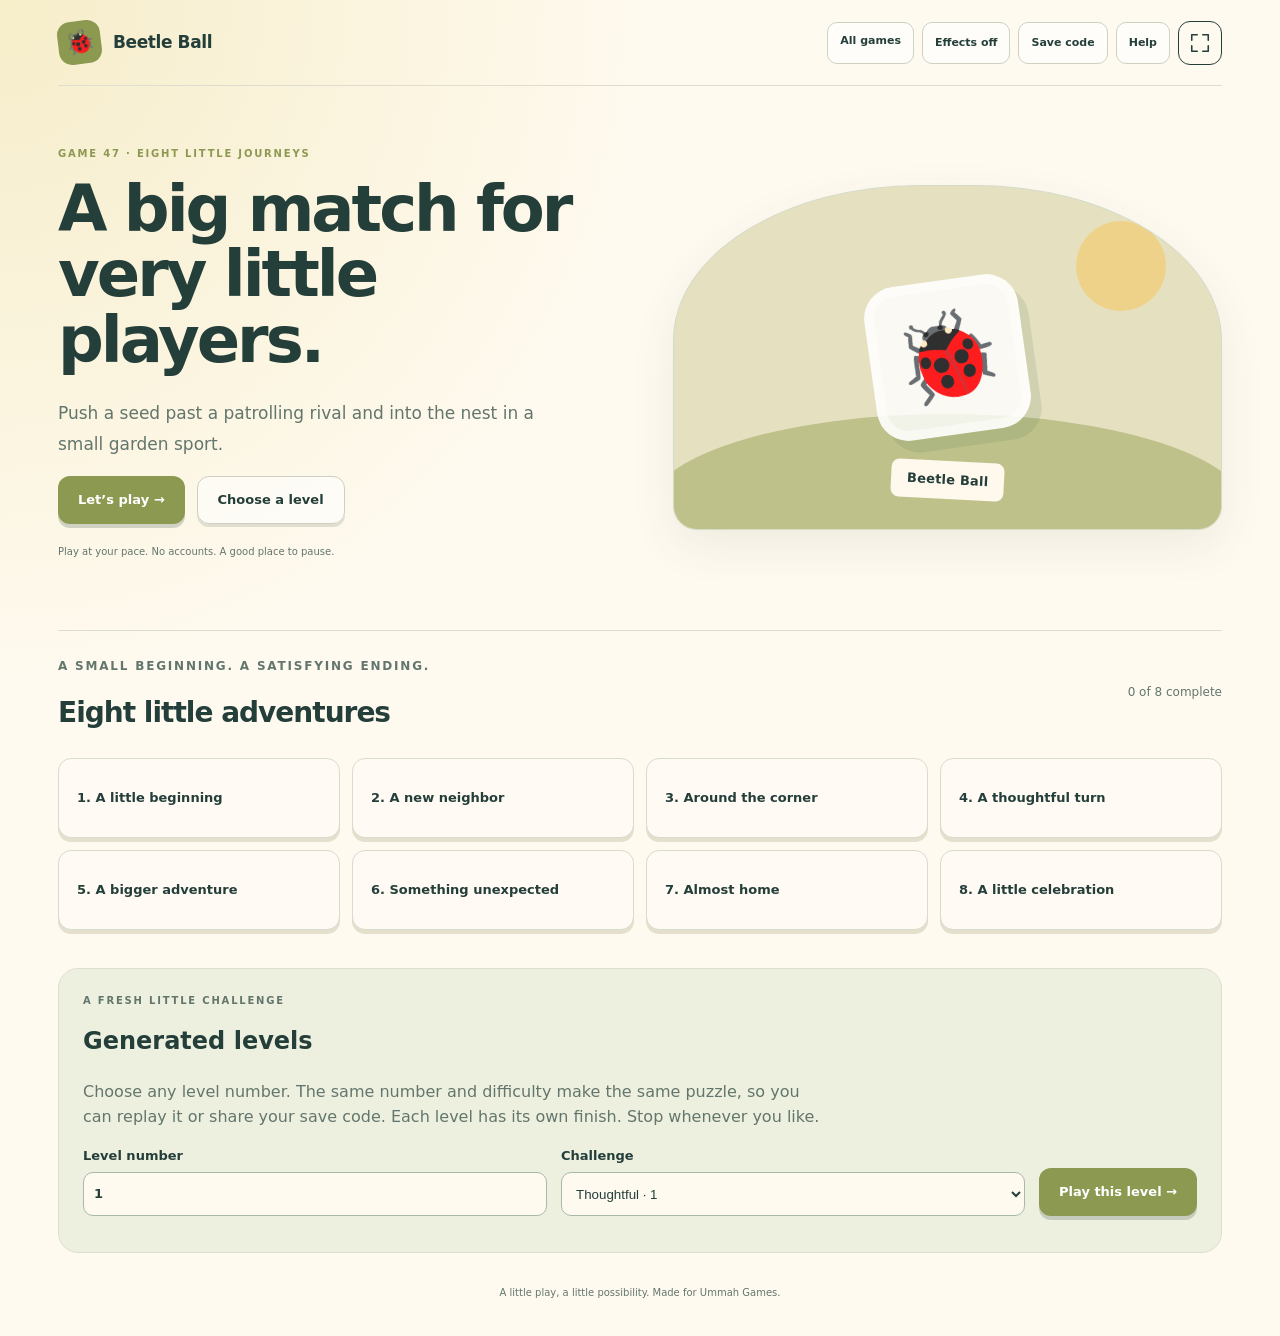
==== beetle-ball/index.html @ 0ec3e7f9 "Add action browser game collection" ====
<!doctype html>
<html lang="en">
<head>
  <meta charset="utf-8"><meta name="viewport" content="width=device-width,initial-scale=1,viewport-fit=cover">
  <meta name="theme-color" content="#8c9951"><meta name="description" content="Push a seed past a patrolling rival and into the nest in a small garden sport.">
  <title>Beetle Ball · Ummah Games</title><link rel="icon" href="icon.svg" type="image/svg+xml"><link rel="stylesheet" href="styles.css">
<link rel="stylesheet" href="screen.css?v=4">
</head>
<body data-ug-game="beetle-ball" data-game="beetle-ball">
  <a class="skip" href="#main">Skip to game</a>
  <div class="shell">
    <header><button class="brand" id="homeLink"><span class="brand-mark" aria-hidden="true">🐞</span><strong id="gameTitle">Beetle Ball</strong></button><nav class="header-tools" aria-label="Game options"><a id="shelfLink" href="/">All games</a><button id="sound" aria-pressed="false">Sound off</button><button id="save">Save code</button><button id="help">Help</button></nav></header>
    <main id="main">
      <section id="home" aria-labelledby="heroTitle">
        <div class="hero"><div class="hero-copy"><p class="eyebrow" id="number">Eight little journeys</p><h1 id="heroTitle">A big match for very little players.</h1><p id="heroDescription">Push a seed past a patrolling rival and into the nest in a small garden sport.</p><div class="actions"><button id="begin" class="primary">Let’s play →</button><button id="allLevels" class="secondary">Choose a level</button></div><p class="quiet-note">Play at your pace. No accounts. A good place to pause.</p></div><div class="hero-art" aria-hidden="true"><span id="heroIcon">🐞</span><strong id="heroLabel">Beetle Ball</strong></div></div>
        <div class="level-heading"><div><p class="eyebrow">A small beginning. A satisfying ending.</p><h2>Eight little adventures</h2></div><p id="progress"></p></div><div id="levelList" class="level-grid" aria-label="Choose a level"></div>
        <section id="generatedSection" class="generated-section" hidden aria-labelledby="generatedTitle">
          <p class="eyebrow">A fresh little challenge</p><h2 id="generatedTitle">Generated levels</h2><p>Choose any level number. The same number and difficulty make the same puzzle, so you can replay it or share your save code. Each level has its own finish. Stop whenever you like.</p>
          <form id="generatedForm" class="generated-form"><label for="generatedNumber">Level number<input id="generatedNumber" type="text" inputmode="numeric" pattern="[1-9][0-9]*" maxlength="60" value="1" autocomplete="off" required></label><label for="generatedDifficulty">Challenge<select id="generatedDifficulty"><option value="0">Gentle · 1</option><option value="1">Gentle · 2</option><option value="2">Gentle · 3</option><option value="3" selected>Thoughtful · 1</option><option value="4">Thoughtful · 2</option><option value="5">Thoughtful · 3</option><option value="6">Tricky · 1</option><option value="7">Tricky · 2</option></select></label><button id="generatedStart" type="button" class="primary">Play this level →</button></form><p id="generatedMessage" role="status"></p>
        </section>
      </section>
      <section id="play" hidden aria-labelledby="playTitle">
        <div class="play-top"><button id="levels" class="bare">← Levels</button><div><p class="eyebrow" id="chapter"></p><h1 id="playTitle" tabindex="-1"></h1></div><span id="moves"></span></div>
        <div class="play-layout"><div class="scene-card"><div class="scene-caption"><span aria-hidden="true">🐞</span><strong id="tip"></strong></div><div class="board" id="board" role="group" aria-label="Game board"></div><div id="tools" class="tools" role="group" aria-label="Game actions"></div><div id="readout" class="readout"></div><p id="status" class="status" role="status" aria-live="polite"></p></div><aside class="sidebar"><div class="action-dock"><button id="run" class="primary">Test your plan</button><button id="undo">Undo</button><button id="restart">Restart</button></div><details class="field-guide"><summary>How to play</summary><p id="lesson"></p><button type="button" id="readInstruction">Read the instruction aloud</button><p class="footnote">Take your time. Your next idea might be the one.</p></details></aside></div>
      </section>
    </main>
    <p class="footnote">A little play, a little possibility. Made for Ummah Games.</p>
  </div>
  <dialog id="result" class="dialog result" aria-labelledby="resultTitle"><div class="result-icon" aria-hidden="true">✦</div><p class="eyebrow">A lovely place to stop</p><h2 id="resultTitle">Level complete!</h2><p id="resultText"></p><div class="actions"><button id="finishLevels" class="secondary">All levels</button><button id="next" class="primary">Next level →</button><button id="generatedAfterCampaign" class="secondary" hidden>Try a generated level</button></div></dialog>
  <dialog id="helpDialog" class="dialog" aria-labelledby="helpTitle"><button data-close="helpDialog" class="close" aria-label="Close help">×</button><p class="eyebrow">How to play</p><h2 id="helpTitle">Beetle Ball</h2><p id="helpText"></p><p>Use touch or a mouse to choose. Keyboard players can Tab to any control and press Enter or Space. Movement games also use the arrow keys. Undo and restart are always available.</p><button class="primary" data-close="helpDialog">Back to play</button></dialog>
  <dialog id="saveDialog" class="dialog" aria-labelledby="saveTitle"><button data-close="saveDialog" class="close" aria-label="Close save">×</button><p class="eyebrow">Take your place with you</p><h2 id="saveTitle">Your game code</h2><p>This code remembers your completed levels and your current plan. Copy it somewhere safe, or bookmark the page. Paste a code below to continue later.</p><label for="saveInput">Save code</label><textarea id="saveInput" spellcheck="false" autocomplete="off"></textarea><div class="actions"><button id="copy" class="primary">Copy code</button><button id="load" class="secondary">Load code</button><button data-close="saveDialog" class="secondary">Done</button></div><p id="saveStatus" role="status"></p></dialog>
  <script src="expansion-catalog.js"></script><script src="catalog.js"></script><script src="engine.js"></script><script src="expansion-engine.js"></script><script src="legacy-engine.js"></script><script src="legacy-expansion-engine.js"></script><script src="improvements.js"></script><script src="specialized-procedural.js"></script><script src="procedural.js"></script><script src="procedural-ui.js"></script><script src="checkpoints.js"></script><script src="play-support.js"></script><script src="expansion-ui.js"></script><script src="game.js"></script>
<script src="screen.js?v=4"></script>
</body>
</html>
---- beetle-ball/styles.css ----
:root{--accent:#39776a;--paper:#fffaf0;--ink:#243e3a;--muted:#63766d;--line:#deded0;--soft:#edf0e4;--gold:#e6bd62;--red:#c96c54}*{box-sizing:border-box}[hidden]{display:none!important}body{margin:0;min-width:300px;background:radial-gradient(ellipse at 0 0,#f6edc9,transparent 42rem),var(--paper);color:var(--ink);font:16px/1.55 ui-rounded,'Avenir Next',system-ui,sans-serif}button,input,textarea{font:inherit}button,a{-webkit-tap-highlight-color:transparent}button{color:inherit;cursor:pointer}button:disabled{cursor:default;opacity:.5}button:focus-visible,a:focus-visible,input:focus-visible,textarea:focus-visible{outline:3px solid #2c80aa;outline-offset:4px}main:focus{outline:none}button{touch-action:manipulation}h1,h2,p{margin-top:0}.shell{width:min(1260px,100%);margin:auto;padding:0 clamp(14px,4vw,48px) 35px}.skip{position:fixed;top:-100px;left:10px;z-index:100;padding:10px;background:var(--ink);color:white}.skip:focus{top:10px}header{display:flex;align-items:center;justify-content:space-between;gap:14px;min-height:86px;border-bottom:1px solid var(--line)}.brand{display:flex;align-items:center;gap:12px;border:0;background:none;padding:0;text-align:left;font-size:17px;font-weight:850;letter-spacing:-.4px}.brand-mark{display:grid;place-items:center;width:43px;height:43px;border-radius:13px;color:var(--paper);background:var(--accent);font-size:24px;transform:rotate(-7deg)}.header-tools{display:flex;align-items:center;gap:8px}.header-tools button,.header-tools a{padding:9px 12px;min-height:42px;border:1px solid #cdd2c3;background:#fff9;border-radius:10px;color:var(--ink);text-decoration:none;font-size:11px;font-weight:800}.hero{display:grid;grid-template-columns:1fr 1fr;align-items:center;gap:65px;padding:60px 0 45px;min-height:460px}.eyebrow{color:var(--accent);text-transform:uppercase;letter-spacing:1.8px;font-size:10px;font-weight:850;margin-bottom:15px}.hero h1{max-width:650px;font-size:clamp(43px,5vw,68px);font-weight:900;line-height:1.03;letter-spacing:-3px;margin-bottom:24px}.hero p:not(.eyebrow):not(.quiet-note){max-width:490px;color:var(--muted);font-size:17px;line-height:1.8}.actions{display:flex;align-items:center;flex-wrap:wrap;gap:12px}.primary,.secondary{min-height:48px;padding:12px 20px;border-radius:12px;font-size:13px;font-weight:850}.primary{background:var(--accent);color:#fff;border:0;box-shadow:0 4px 0 #203e3533}.secondary{background:#fff9;border:1px solid #cbd0c3;box-shadow:0 3px #e1dece}.primary:hover,.secondary:hover{filter:brightness(1.06);transform:translateY(-1px)}.quiet-note{margin-top:20px;color:var(--muted);font-size:10px}.hero-art{height:345px;position:relative;display:grid;place-items:center;overflow:hidden;border:1px solid #d4dcc8;border-radius:45% 45% 24px 24px;background:color-mix(in srgb,var(--accent) 15%,#f5ecd4);box-shadow:0 16px 45px #344b3315}.hero-art:before{content:'';position:absolute;width:90px;height:90px;right:10%;top:10%;border-radius:50%;background:#efd28a}.hero-art:after{content:'';position:absolute;left:-5%;right:-5%;bottom:-80px;height:195px;border-radius:50%;background:color-mix(in srgb,var(--accent) 40%,#e0dbb0)}.hero-art>span{position:relative;z-index:1;display:grid;place-items:center;width:155px;height:155px;background:#fffc;border:10px solid #fff7;border-radius:32px;font-size:87px;transform:rotate(-8deg);box-shadow:9px 13px 0 #44694320}.hero-art strong{position:absolute;bottom:30px;z-index:2;padding:9px 16px;background:#fff9ed;border-radius:8px;transform:rotate(3deg);font-size:13px;letter-spacing:.2px}.level-heading{display:flex;align-items:center;justify-content:space-between;border-top:1px solid var(--line);padding-top:26px;margin-top:15px}.level-heading h2{font-size:28px;letter-spacing:-1px;margin-bottom:6px}.level-heading p{font-size:12px;color:var(--muted)}.level-grid{display:grid;grid-template-columns:repeat(4,1fr);gap:12px;margin:18px 0 38px}.level-card{min-height:80px;padding:18px;border:1px solid #d7dccd;border-radius:13px;background:#fffaf3;text-align:left;font-size:13px;font-weight:800;box-shadow:0 4px #e5dfce}.level-card:hover{border-color:var(--accent);transform:translateY(-2px)}.play-top{display:flex;align-items:center;justify-content:space-between;gap:16px;padding:24px 0 15px}.play-top h1{font-size:30px;letter-spacing:-1px;margin:2px 0 0;line-height:1.2}.play-top .eyebrow{margin:0;font-size:9px}.bare{background:none;border:0;font-size:12px;font-weight:850;color:var(--accent)}#moves{color:var(--muted);font-size:11px}#playTitle:focus{outline:none}.play-layout{display:grid;grid-template-columns:minmax(0,1fr) 275px;gap:22px}.scene-card{border:1px solid #d4dccc;border-radius:21px;background:#fffefa;overflow:hidden;box-shadow:0 13px 30px #3043290d}.scene-caption{display:flex;align-items:center;gap:12px;padding:15px 19px;background:var(--soft);border-bottom:1px solid var(--line);font-size:12px;font-weight:800}.scene-caption span{font-size:24px;color:var(--accent)}.board{padding:25px;min-height:320px;display:flex;flex-direction:column;justify-content:center;align-items:center;gap:14px;position:relative;overflow:auto;background:linear-gradient(145deg,#faf8ef,#eef2e7)}.grid{display:grid;grid-template-columns:repeat(var(--cols),minmax(0,1fr));gap:7px;width:min(100%,490px)}.cell{position:relative;min-width:0;min-height:42px;aspect-ratio:1;border:1px solid #cbd4c5;border-radius:10px;background:#fffdf5;display:flex;flex-direction:column;align-items:center;justify-content:center;font-size:clamp(15px,3vw,30px);font-weight:800;box-shadow:0 3px #c9d3c180;transition:background .16s,transform .16s}.cell small{font-size:8px;font-weight:700}.cell:hover:not(:disabled){transform:translateY(-2px)}.cell.selected,.tool.selected,.joint-controls .selected{outline:3px solid var(--accent);outline-offset:1px;background:#fff0c4}.cell svg{width:100%;height:100%;position:absolute;inset:0;fill:#b28a58;stroke:#b28a58;stroke-width:14;stroke-linecap:round;stroke-linejoin:round}.cell svg path{fill:none}.cell.wet{background:#bce2e9}.cell.wet svg{fill:#378ca4;stroke:#378ca4}.marker{position:absolute;z-index:1;left:-4px;top:-7px;font-size:21px;text-shadow:0 1px 3px white}.marker.end{left:auto;top:auto;right:-2px;bottom:-4px}.tools{display:flex;flex-wrap:wrap;align-items:center;justify-content:center;gap:9px;padding:16px 20px;border-top:1px solid var(--line);background:#fffaf0}.tool{padding:9px 12px;min-height:43px;border:1px solid #ced2c5;border-radius:10px;background:#fff;font-size:11px;font-weight:750}.readout{padding:12px 20px;color:var(--muted);font-size:12px;text-align:center;overflow:auto;max-height:260px}.readout:empty{display:none}.status{min-height:52px;margin:0;padding:14px 20px;background:#f7f3e7;border-top:1px solid var(--line);font-size:12px;font-weight:700;color:var(--accent)}.sidebar{padding:23px;border:1px solid var(--line);border-radius:18px;background:#f1f1e5;align-self:start}.sidebar .eyebrow{font-size:9px;margin-bottom:9px}.sidebar h2{font-size:21px;margin-bottom:13px;line-height:1.15}.sidebar p{font-size:12px;line-height:1.9;color:var(--muted)}.sidebar .actions{flex-direction:column;align-items:stretch}.sidebar .primary,.sidebar .secondary{font-size:12px}.sub-actions{display:flex;gap:9px;margin-top:12px}.sub-actions button{flex:1;min-height:40px;border:1px solid #c9cfc1;border-radius:9px;background:#fff9;font-size:11px;font-weight:800}.footnote{margin:22px 0 0;font-size:10px;color:var(--muted);text-align:center}.direction-pad{display:grid;grid-template-columns:repeat(3,43px);grid-template-rows:repeat(2,40px);gap:4px}.direction{border:1px solid #c9d1c1;background:white;border-radius:9px;font-size:23px}.d0{grid-column:2;grid-row:1}.d3{grid-column:1;grid-row:2}.d2{grid-column:2;grid-row:2}.d1{grid-column:3;grid-row:2}.dialog{width:min(540px,calc(100% - 28px));padding:30px;border:1px solid #dedbcc;border-radius:23px;background:var(--paper);color:var(--ink);box-shadow:0 25px 70px #15332750}.dialog::backdrop{background:#17383299;backdrop-filter:blur(3px)}.dialog h2{font-size:30px;letter-spacing:-1px;line-height:1.1;margin-bottom:13px}.dialog p{color:var(--muted);font-size:13px;line-height:1.8}.dialog .close{position:absolute;right:13px;top:12px;width:32px;height:32px;border:0;border-radius:50%;background:#e9ecdf;font-size:20px}.dialog label{font-size:11px;font-weight:800}.dialog textarea{display:block;width:100%;height:110px;margin:8px 0 18px;padding:12px;border:1px solid #c4ccbc;border-radius:10px;background:#fff;resize:vertical;font-size:11px;word-break:break-all}.result-icon{font-size:44px;text-align:center;color:var(--accent);margin:0 0 13px}.result{text-align:center}.result .actions{justify-content:center}#saveStatus{min-height:25px}.shape-preview{width:130px;margin:10px auto}.shape-square{aspect-ratio:1;border-radius:3px}.shape-square.filled{background:#cb9e62}.sandcastle-helpers{background:linear-gradient(#bfe0df 0 25%,#efdbac 25%)}.sandcastle-helpers .outline{border:2px dashed #bd9656;background:#f7e5bf}.sandcastle-helpers .sea{box-shadow:none;border-color:transparent;background:#c6dfdc}.sandcastle-helpers .sand{color:#71502f;border:2px solid #f4db9c}.picnic-pairs{background:repeating-conic-gradient(#e2a7a050 0 25%,#fffbef 0 50%) 0/40px 40px}.picnic-pairs .cell{background:#9b556c;color:#fff3dd;min-height:65px;font-size:32px;border:3px dashed #e0a8b7}.picnic-pairs .cell.flipped{background:white;color:var(--ink);border-style:solid}.picnic-pairs .matched{opacity:.55}.cloud-shepherd{background:linear-gradient(#acd8ec,#dfedf1)}.cloud-shepherd .cell{background:#e9f5fa9c;border-color:#b5d0dd;box-shadow:none}.cloud-shepherd .cloud-target{border:3px dashed #598dad;background:#d4eaf2}.rock{background:#bac5b7!important;color:#627568}.mosaic-layout{width:min(100%,480px)}.column-tools{margin-left:39px;margin-right:39px;display:grid;gap:4px}.column-tools>div{display:flex;gap:3px;justify-content:center}.mosaic-row{display:grid;grid-auto-flow:column;grid-auto-columns:1fr;grid-template-columns:34px;gap:5px;margin-top:6px;align-items:center}.mosaic-row>:last-child{width:34px}.mosaic-row>button,.column-tools button{border:1px solid #c2caba;background:#fff;border-radius:7px;min-width:26px;min-height:35px}.tile{display:grid;place-items:center;aspect-ratio:1;border-radius:7px;color:#fffdf3;font-size:30px}.target-preview{width:150px;margin:10px auto;gap:3px}.target-preview span{display:grid;place-items:center;aspect-ratio:1;color:#fff;border-radius:3px}.floor{background:#e7ddc8}.carpet{background:#bd7b8e;color:#fff;border:3px dashed #fff8}.carpet-unroll .grid{gap:4px}.word-trace{margin:0 0 12px;font-size:23px;letter-spacing:3px;font-weight:850;color:var(--ink)}.word-clues{display:flex;justify-content:center;flex-wrap:wrap;gap:10px}.word-clues span{background:#f0ead7;padding:7px 10px;border-radius:7px}.word-clues .delivered{background:#e1ecdb;color:#376548}.bookworm-caravan .cell{background:#f1dfb7;color:#60472e;font-family:Georgia,serif}.paper-cell{aspect-ratio:1;min-width:0;position:relative;display:grid;place-items:center;border:1px solid #c6c9bd;background:#e1d2af;color:#b49a6a;font-size:25px}.paper-cell.path{background:#fffaf0;color:#4e7777}.paper-cell.missing{visibility:hidden}.paper-cell small{position:absolute;bottom:1px;right:2px;font-size:8px}.paper-cell.walk{background:#d2e7c8}.folded-worlds .grid{gap:2px;filter:drop-shadow(5px 7px 0 #8b8a6a22)}.folded-worlds+.tools{max-height:190px;overflow-y:auto}.orchard-guardians .grid{width:min(100%,620px);gap:4px}.garden{background:#d6e3ac;color:#91b56b;box-shadow:none}.trail{background:#d7c69e;color:#826e48;box-shadow:none}.tower{color:#385443;border:3px solid #86a76b}.route-lane{display:flex;align-items:center;justify-content:center;gap:9px;padding:18px 12px;border:2px dashed #d9cdb3;border-radius:15px;width:100%;background:#f6eddc}.route-lane.chosen{border-color:var(--accent);background:#fff5de}.route-lane>button{border:1px solid #bbbea9;border-radius:10px;background:#fff;padding:9px;font-size:11px;font-weight:800}.defense{display:grid;place-items:center;font-size:28px}.defense small{font-size:8px}.event-log{text-align:left;max-height:150px;overflow:auto;font-size:10px}.clockwork-champions .cell{background:#e2e8e2}.clockwork-champions .ally{color:#326ba0;background:#d6eaf3;font-size:38px}.clockwork-champions .enemy{color:#ae5c4c;background:#f2d9ce;font-size:38px}.clockwork-champions .reachable{background:#ecf6d9;border:2px dashed #82a465}.plate{background:#e5d2ef;color:#89619b}.the-borrowed-minute{background:linear-gradient(135deg,#e4d9ec,#e8ede7)}.shadow-shelf,.shadow-path{display:grid;grid-template-columns:repeat(var(--slots),minmax(0,1fr));width:100%;gap:3px}.shadow-shelf{border-bottom:8px solid #b59d7b;padding-bottom:5px;margin-bottom:40px}.shadow-shelf button{min-height:60px;min-width:0;border:1px solid #c9bca1;background:#f3e5cb;border-radius:8px 8px 2px 2px;font-size:11px;font-weight:800}.shadow-path span{display:grid;place-items:center;border-bottom:5px solid #bba57e;min-height:46px;font-size:18px}.shadow-path .in-shadow{background:#726a5d;color:white;border-color:#484a43}.lamp{align-self:start;color:#b2944c;font-size:32px}.lamp span{font-size:11px;color:var(--muted)}.bridge-scene{width:100%;max-height:330px;background:linear-gradient(#d6e8e8,#eef1dc);border-radius:15px}.joint-controls{display:flex;flex-wrap:wrap;gap:7px;justify-content:center}.joint-controls button{padding:8px 11px;border:1px solid #c4cebc;border-radius:8px;background:white;font-size:10px}.bridgewrights{background:#eef1dc}
@media(max-width:1000px){.play-layout{grid-template-columns:minmax(0,1fr) 235px}.board{padding:18px}.hero{gap:30px}.header-tools button,.header-tools a{padding-inline:9px}.level-grid{grid-template-columns:repeat(3,1fr)}}@media(max-width:760px){.play-layout{grid-template-columns:1fr}.sidebar{padding:18px}.sidebar .actions{flex-direction:row}.sidebar .primary{flex:1}.sidebar .secondary{flex:1}.sidebar p{margin-bottom:15px}.hero{grid-template-columns:1fr;gap:25px;padding:35px 0}.hero-art{order:-1;height:230px}.hero-art>span{font-size:67px;width:125px;height:125px}.hero h1{font-size:48px;letter-spacing:-2px}.hero-copy{text-align:center}.hero p{margin-inline:auto}.hero .actions{justify-content:center}.header-tools #sound{display:none}.brand{font-size:14px}.brand-mark{width:35px;height:35px;font-size:20px}.level-grid{grid-template-columns:repeat(2,1fr)}.play-top h1{font-size:24px}.cell{min-height:39px}.board{min-height:270px}.readout{max-height:210px}.shadow-shelf button{font-size:9px;min-height:53px}.shadow-path span{font-size:14px}.lamp span{font-size:9px}.route-lane{gap:7px;padding-inline:7px}.defense{font-size:24px}.sidebar h2{font-size:18px}}@media(max-width:430px){header{min-height:75px}.brand{gap:7px;font-size:12px}.brand strong{max-width:120px;line-height:1.2}.header-tools{gap:5px}.header-tools button,.header-tools a{font-size:10px;min-height:37px;padding:7px}.board{padding:12px}.grid{gap:4px}.cell{font-size:21px;min-height:34px;border-radius:7px}.play-top{gap:10px}.play-top h1{font-size:21px}#moves{display:none}.scene-caption{font-size:11px;padding:12px}.primary,.secondary{padding-inline:14px;font-size:12px}.tools{padding:12px 10px}.tool{font-size:10px;padding:8px}.shadow-shelf,.shadow-path{gap:1px}.shadow-shelf button{font-size:8px;border-radius:2px}.picnic-pairs .cell{min-height:46px}.dialog{padding:27px 22px}.route-lane>button{font-size:9px;padding:5px}.defense{font-size:21px}.marker{font-size:17px}.shadow-path span{font-size:11px}}
.mosaic-row{grid-template-columns:34px repeat(var(--tiles),minmax(0,1fr)) 34px;grid-auto-flow:row}
@media(prefers-reduced-motion:reduce){*,*:before,*:after{animation:none!important;transition:none!important;scroll-behavior:auto!important}}
.expansion .cell{white-space:pre-line}.expansion .ally{color:#317a9a;background:#d4e6e9}.expansion .enemy{color:#a35e50;background:#ead6c9}.expansion .reachable{border:2px dashed #88a16c;background:#eaf2d4}.expansion .bay{border:3px dashed #ccaa68}.expansion .selected{outline:3px solid var(--accent);outline-offset:0}.empty-patch{visibility:hidden}.cloth-outline{border:2px dashed #ba9a70;background:#f5e9cf}.stitched{border:3px dashed #fff9;color:white}.patchwork-parade{background:linear-gradient(#dce8e8,#f0dfb5)}.diagram-square{aspect-ratio:1;display:grid;place-items:center;background:#e4d4ac;min-width:0;border-radius:3px;font-size:17px}.choice-cards{width:100%;display:grid;grid-template-columns:repeat(3,minmax(0,1fr));gap:12px}.choice-card{min-height:94px;padding:16px 10px;border:1px solid #cdd5c2;border-radius:15px;background:#fffdf3;font-size:17px;font-weight:800;white-space:pre-line;box-shadow:0 5px #aebca02a}.listen-button{min-height:68px;padding:16px 28px;border:0;border-radius:20px;color:white;background:var(--accent);font-size:23px;font-weight:800;box-shadow:0 5px #263c3320}.material{border:3px solid #fff7;color:#fff}.empty-material{visibility:hidden}.repair-goal{display:grid;gap:5px;font-size:46px}.repair-goal>span{font-size:12px}.linked{border:3px dashed #fff7;color:white}.guest-riddle{text-align:center;max-width:400px}.guest-face{font-size:67px}.guest-riddle h2{font-size:22px;margin:5px 0 15px}.guest-riddle ul{text-align:left;padding:0 20px;font-size:15px}.meal-plate{display:flex;align-items:center;justify-content:center;min-height:66px;min-width:110px;margin:15px auto;padding:14px;border:7px solid #e7d8b7;border-radius:50%;background:#fffdf5;font-size:29px}.walking-castle{width:min(100%,600px);border:14px solid #cfb288;border-bottom:22px solid #a58b75;border-radius:12px 12px 40px 40px;background:#a6a9a2;box-shadow:0 15px #645b5a20;padding:18px 15px 25px}.castle-turrets{text-align:center;font-size:68px;line-height:.8;color:#e7d5af;letter-spacing:6px;margin-bottom:16px}.castle-slots{display:grid;grid-template-columns:repeat(5,minmax(0,1fr));gap:8px}.castle-slot{border:3px solid #e8d5ae;border-radius:30px 30px 8px 8px;min-height:85px;color:#fff;background:#777c81;font-size:21px;white-space:pre-line}.survey-grid{display:grid;grid-template-columns:repeat(var(--cols),minmax(0,1fr));width:min(100%,480px);gap:6px;align-items:center}.fleet-count{text-align:center;font-weight:800;color:#4c7a83;font-size:18px}.ocean{background:#d4e7e7;color:#6c9398}.surveyed{background:#f4ead0}.pass-curtain{padding:35px;text-align:center;max-width:420px}.pass-curtain>span{font-size:80px;color:var(--accent)}.pass-curtain h2{margin:5px 0 15px}.pass-curtain p{color:var(--muted)}.grove-arena{width:100%;display:grid;gap:65px;padding:20px 0;background:radial-gradient(ellipse at center,#c7d8b280,transparent 65%)}.creature-team{display:grid;grid-template-columns:repeat(3,minmax(0,1fr));gap:13px}.creature{min-height:98px;padding:15px 8px;white-space:pre-line;border:2px solid #fff8;border-radius:20px;font-size:17px;font-weight:800;line-height:1.8;box-shadow:0 6px #204e3920}.creature.friend{background:#c3d9b2}.creature.rival{background:#dcc7ca}.fortress-route{display:flex;justify-content:center;flex-wrap:wrap;gap:11px;width:100%}.fortress-obstacle{display:grid;text-align:center;min-width:91px;max-width:130px;min-height:140px;padding:16px 9px;background:#ded4bd;border-radius:9px 9px 15px 15px;border-top:8px dashed #a89b7e}.fortress-obstacle>span{font-size:36px;line-height:1.3}.fortress-obstacle strong{font-size:13px}.fortress-obstacle small{font-size:10px;color:var(--muted)}.fortress-obstacle.crossed{background:#d3e2c4}.build-tile.water{background:#c5e0e6}.build-tile.garden{background:#d6e1ad}.build-tile.home{background:#e5c5a7}.build-tile.park{background:#adc8a2}.build-tile.path{background:#ddd1b4}.duel-track{width:100%;display:grid;grid-template-columns:repeat(7,minmax(0,1fr));gap:4px}.duel-track>div{display:grid;place-items:center;min-height:100px;border:1px solid #cad0c1;border-radius:10px;background:#d9e2e1;font-size:40px;color:#576d92}.duel-track .center{background:#f1dca2;color:#a67c47}.program-blocks{display:flex;flex-wrap:wrap;gap:7px;justify-content:center}.program-blocks span{padding:5px 8px;border-radius:5px;background:#e3e7d5;font-size:11px}.room-exhibit{position:relative;z-index:1;font-size:24px}.rail-scene{width:100%;max-width:620px}.rail-scene svg{width:100%;display:block}.witnesses{display:grid;gap:12px;width:100%;margin-bottom:10px}.witnesses>div{display:flex;align-items:center;gap:12px;background:#fffaf2;border:1px solid #d6d6c8;border-radius:12px;padding:13px}.witnesses>div>span{font-size:30px}.witnesses p{margin:0;font-size:12px;color:var(--muted)}.witnesses strong{display:block;font-size:12px;color:var(--ink);margin-bottom:3px}.suitcase-case{border:12px solid #b89871;border-radius:17px;background:#cbb89b;padding:5px}.packed{background:#d8bb99}.resident{background:#e2d3ad}.habitat-tile{background:#d4dfb7}.resident-wishes{display:flex;flex-wrap:wrap;justify-content:center;gap:8px;margin-top:13px}.resident-wishes span{font-size:10px;padding:6px 10px;background:#eef0df;border-radius:8px}.cloud-current{background:#d7e7ed;font-size:21px}.repair-setting.setting-0{background:#dfd4ba}.repair-setting.setting-1{background:#a6c7bf}.repair-setting.setting-2{background:#c8b6d2}.storybook-stage{width:100%;padding:0 22px 25px;background:linear-gradient(90deg,#8b5364 0 5%,#433d60 5% 95%,#8b5364 95%);border:12px solid #b18457;border-radius:12px}.stage-valance{padding:17px 5px 35px;text-align:center;color:#f6dda7;font-size:16px;background:#8b5364;margin:0 -22px 40px;border-radius:0 0 25px 25px}.stage-zones{display:grid;grid-template-columns:repeat(3,minmax(0,1fr));gap:13px}.stage-zone{min-height:105px;padding:15px 7px;border:2px dashed #f7e9b980;border-radius:10px;color:#fff6d6;background:#ffffff12;font-size:25px;white-space:pre-line}.suitcase-planet .grass{background:#c3d4a1}.suitcase-planet .water{background:#b8d9dc;color:#5895a2}.suitcase-planet .bridge{background:#cdb38d;color:#7c5a36}.suitcase-planet .visited{box-shadow:inset 0 0 0 3px #f3dc99}.feast-guests{display:grid;grid-template-columns:repeat(2,minmax(0,1fr));gap:15px;width:100%}.feast-guest{padding:17px 10px;display:grid;justify-items:center;border:2px solid #d5d5c7;background:#f5ecd7;border-radius:17px}.feast-guest>span{font-size:40px}.feast-guest small{font-size:13px}.feast-guest .meal-plate{min-width:90px;font-size:23px;margin-bottom:0}.runner-scene{width:100%;min-width:250px}.runner-scene svg{width:100%;display:block}.goal{background:#f1db99}.beetle-ball{background:#e4e8c9}.beetle-ball .cell{min-height:31px;font-size:22px}.wagon-cargo{max-width:350px;gap:5px;border-bottom:25px solid #ba7058;padding:10px 12px 0;border-radius:15px 15px 20px 20px;background:#c8b799}.cargo{background:#c48c55;border:3px solid #edce92;color:#fff3d1}.wagon-space{background:#f2e2b72a;color:#8b7352;border-style:dashed}.monster-studio{width:100%;text-align:center}.monster-picture{width:min(100%,270px);display:block;margin:auto}.monster-studio>p{font-size:13px;color:var(--muted);max-width:380px;margin:15px auto}.monster-studio.comparison{display:grid;grid-template-columns:1fr 1fr;gap:15px}.monster-studio.comparison strong{font-size:12px}.stardust-sanctuary{padding:0;min-height:350px;background:#6b648e}.fairy-garden{position:relative;width:100%;aspect-ratio:600/350;min-height:280px;overflow:hidden;background:#706c95;isolation:isolate}.sanctuary-backdrop{position:absolute;inset:0;width:100%;height:100%;object-fit:cover;pointer-events:none}.fairy{position:absolute;z-index:2;width:83px;height:102px;transform:translate(-50%,-50%);border:0;padding:0;background:none;display:grid;justify-items:center;align-content:center;transition:left .65s ease,top .65s ease}.fairy svg{width:77px;height:88px;filter:drop-shadow(0 0 7px #f3dfff44);animation:fairy-bob 3s ease-in-out infinite}.fairy span{font-size:10px;color:#fffbe7;font-weight:800;text-shadow:0 1px 3px #38314e}.fairy.selected{outline:0!important;background:none!important}.fairy.selected svg{filter:drop-shadow(0 0 7px #f6e5b8)}.fairy.selected span{background:#fffbdd;color:#66567a;padding:1px 7px;border-radius:8px}.fairy-wings{transform-origin:45px 50px;animation:wing-breathe 1.8s ease-in-out infinite}.nectar-drop{position:absolute;z-index:1;font-size:26px;color:#f6d995;transform:translate(-50%,-50%);text-shadow:0 0 9px #fff4b6}.stardust{position:absolute;z-index:4;width:35px;height:35px;display:grid;place-items:center;transform:translate(-50%,-50%);color:#ffe9aa;font-size:28px;text-shadow:0 0 8px #fff0b0;border:0;background:none;padding:0}.gloom-cloud{position:absolute;z-index:5;width:54px;height:47px;display:grid;place-items:center;border:0;background:none;color:#d4c4e6;text-shadow:0 4px 8px #302b59;font-size:47px;transform:translate(-50%,-50%)}.sanctuary-stats{display:flex;justify-content:space-around;flex-wrap:wrap;gap:12px;font-size:12px}.sanctuary-stats span{padding:6px 10px;background:#eeead8;border-radius:9px}.sanctuary-stats strong{display:block;font-size:17px;color:#7c6b9e}.stardust-sanctuary+.tools{background:#efecf5}.two-ends-of-a-scarf{background:repeating-linear-gradient(45deg,#eed1ce22 0 8px,#e3d6d322 8px 16px)}
@keyframes fairy-bob{50%{transform:translateY(-4px)}}@keyframes wing-breathe{50%{transform:scaleX(.86)}}
@media(max-width:700px){.choice-cards{grid-template-columns:repeat(2,minmax(0,1fr));gap:9px}.choice-card{font-size:14px;min-height:80px}.creature-team{gap:7px}.creature{font-size:12px;padding-inline:5px}.duel-track>div{min-height:75px;font-size:31px}.castle-slot{font-size:17px;min-height:70px}.castle-turrets{font-size:45px}.walking-castle{padding-inline:8px;border-width:8px}.fairy-garden{min-height:295px}.fairy{width:65px;height:88px}.fairy svg{width:62px;height:75px}.stage-zone{font-size:20px;min-height:84px}.storybook-stage{padding-inline:12px;border-width:8px}.stage-valance{margin-inline:-12px;font-size:13px}.feast-guests{gap:10px}.fortress-obstacle{min-width:80px}.witnesses>div{padding:10px}.witnesses>div>span{font-size:22px}.witnesses p{font-size:11px}.monster-studio.comparison{gap:5px}}
@media(max-width:430px){.expansion .grid{gap:4px}.expansion .cell{font-size:22px}.survey-grid{gap:4px}.survey-grid .cell{min-height:35px}.castle-slots{gap:4px}.castle-slot{font-size:15px}.feast-guest{padding:10px 5px}.feast-guest small{font-size:11px}.feast-guest .meal-plate{min-width:80px}.sanctuary-stats{gap:6px}.sanctuary-stats span{font-size:10px}.sanctuary-stats strong{font-size:14px}.witnesses strong{font-size:11px}.lantern-links .cell{font-size:21px}.cloud-habitat .cell{font-size:16px}}
@media(prefers-reduced-motion:reduce){.fairy,.fairy svg,.fairy-wings{animation:none!important;transition:none!important}}
/* Controls stay before expandable help; a compact dock follows the player. */
.play-layout{position:relative}.action-dock{display:flex;flex-wrap:wrap;gap:8px;align-items:center}.action-dock>button{min-height:44px;padding:10px 14px;border:1px solid var(--line);border-radius:10px;font-weight:800}.action-dock .primary{flex:1 1 160px}.field-guide{margin-top:20px}.field-guide summary{cursor:pointer;font-weight:800;min-height:44px;display:flex;align-items:center}.field-guide p{font-size:14px}.sidebar{align-self:start;position:sticky;top:12px}.fold-chooser{display:flex;flex-wrap:wrap;gap:8px}.fold-chooser select,.fold-chooser button{min-height:44px;max-width:100%;padding:8px;border:1px solid var(--line);border-radius:9px;background:var(--paper);color:var(--ink)}.preview-good{box-shadow:inset 0 0 0 4px #3d8973!important}.preview-bad{box-shadow:inset 0 0 0 4px #ba6947!important}.objective-owner{position:absolute;bottom:0;right:3px;font-size:14px}.cell{position:relative}.control-hint,.ingredient-key,.recording-timeline{font-size:12px;line-height:1.7}.recording-timeline{overflow-wrap:anywhere}.ingredient-key{display:flex;flex-wrap:wrap;gap:5px 20px;text-align:left}.resident-happy{color:#286a48;font-weight:700}.program-blocks button{min-height:44px;padding:8px;background:#edf0df;border:1px solid var(--line);border-radius:8px}.program-blocks .current-instruction{outline:3px solid #b5783d}.scarf-indicator{font-size:12px;padding:9px;border-radius:8px;background:#f5dedb}.visited-cell{animation:visit .4s ease both;animation-delay:calc(var(--visit-order,0)*35ms)}.stage-performance{display:flex;justify-content:center;gap:12px;font-size:34px}.stage-performance span{animation:stage-cue 1.5s ease both;animation-delay:calc(var(--cue)*.5s)}.stardust{width:44px;height:44px}.fairy:focus-visible{outline:3px solid #fff4bd!important}.board .grid{max-width:100%}.grid>.cell{min-width:44px;min-height:44px}.board{overflow:auto;overscroll-behavior-x:contain}.tools .tool{min-height:44px;min-width:44px}.direction-pad button{min-width:44px;min-height:44px}.mosaic-row{grid-template-columns:44px repeat(var(--tiles),minmax(30px,1fr)) 44px}.mosaic-row button,.column-tools button,.joint-controls button{min-height:44px;min-width:44px}.shadow-shelf button{min-height:44px;min-width:44px}.shadow-shelf{overflow-x:auto}.column-tools{padding-inline:44px}.tool{font-size:12px}
@keyframes visit{from{filter:brightness(1.25)}to{filter:none}}@keyframes stage-cue{0%{transform:translateY(10px);opacity:.3}45%{transform:translateY(-8px);opacity:1}100%{transform:none;opacity:1}}
@media(max-width:900px){.play-layout{display:flex;flex-direction:column}.scene-card{width:100%}.sidebar{position:sticky;bottom:0;top:auto;z-index:10;width:100%;padding:10px 12px;background:var(--paper);border-top:1px solid var(--line);border-radius:12px;box-shadow:0 -5px 20px #243e3a12}.field-guide{margin-top:5px}.field-guide:not([open]) summary{min-height:32px;font-size:12px}.action-dock>button{font-size:12px;padding:8px 10px}.action-dock .primary{flex-basis:130px}.board{padding:12px}.grid{width:max(100%,calc(var(--cols)*44px + (var(--cols) - 1)*4px))}.survey-grid{min-width:calc(var(--cols)*44px + (var(--cols) - 1)*4px)}.play-top{padding-block:14px}.tools{gap:7px}.tool{font-size:12px}.field-guide[open]{max-height:35vh;overflow:auto}}
@media(prefers-reduced-motion:reduce){.visited-cell,.stage-performance span{animation:none!important;transition:none!important}}
@media(max-width:900px){.sidebar{order:-1;top:0;bottom:auto}.field-guide[open]{max-height:30dvh}.action-dock{padding-bottom:2px}}
/* Dense boards keep real track widths instead of overlapping their targets. */
.board .grid{width:100%;min-width:calc(var(--cols)*44px + (var(--cols) - 1)*4px);max-width:none}.shadow-shelf,.shadow-path{grid-template-columns:repeat(var(--slots),minmax(44px,1fr));min-width:calc(var(--slots)*44px + (var(--slots) - 1)*3px);overflow:visible}.mosaic-layout{min-width:calc(88px + var(--tiles)*44px + (var(--tiles) + 1)*5px)}.column-tools{margin:0 49px;padding:0;gap:5px}.column-tools>div{flex-direction:column;align-items:stretch;gap:3px}.mosaic-row>:last-child{width:44px}.mosaic-row{grid-template-columns:44px repeat(var(--tiles),minmax(44px,1fr)) 44px}.field-guide>button{min-height:44px;padding:8px 12px;border:1px solid var(--line);border-radius:10px;background:var(--paper);color:var(--ink)}
.generated-section{margin:32px 0;padding:24px;border:1px solid var(--line);border-radius:20px;background:#eef0df}.generated-section>p{max-width:750px;color:var(--muted)}.generated-form{display:flex;align-items:end;flex-wrap:wrap;gap:14px}.generated-form label{display:grid;gap:6px;font-size:13px;font-weight:800;flex:1 1 180px}.generated-form input,.generated-form select{width:100%;min-width:0;min-height:44px;padding:10px;border:1px solid #a8b9aa;border-radius:10px;background:var(--paper);color:var(--ink)}#playTitle{overflow-wrap:anywhere}#generatedMessage{margin:12px 0 0;font-size:13px}@media(max-width:500px){.generated-section{padding:18px}.generated-form{gap:10px}.generated-form label{flex-basis:100%}.generated-form button{width:100%}}
---- beetle-ball/screen.css ----
/* Scoped display controls, usable with every game's own visual theme. */
.ug-screen-toggle{box-sizing:border-box!important;display:inline-flex!important;align-items:center;justify-content:center;flex:0 0 44px;width:44px!important;min-width:44px!important;height:44px!important;min-height:44px!important;padding:10px!important;border:1px solid currentColor!important;border-radius:12px!important;background:transparent!important;color:inherit!important;cursor:pointer;touch-action:manipulation;pointer-events:auto;vertical-align:middle}
.ug-screen-toggle svg{display:block!important;width:22px!important;height:22px!important;fill:none!important;stroke:currentColor!important;stroke-width:1.7;stroke-linecap:round;stroke-linejoin:round}
.ug-screen-label,.ug-screen-status:not(.ug-screen-notice){position:absolute;width:1px;height:1px;padding:0;margin:-1px;overflow:hidden;clip-path:inset(50%);white-space:nowrap;border:0}
.ug-screen-toggle:focus-visible,.ug-screen-exit:focus-visible{outline:3px solid #d3a942!important;outline-offset:3px}
.ug-screen-exit{position:fixed;z-index:2147483000;right:max(8px,env(safe-area-inset-right));bottom:max(8px,env(safe-area-inset-bottom));min-height:44px;padding:9px 14px;border:1px solid #688279;border-radius:12px;background:#173e35;color:#fffcef;font:600 13px/1.3 system-ui,sans-serif;box-shadow:0 3px 16px #0003;cursor:pointer;touch-action:manipulation}
.ug-screen-exit[hidden]{display:none!important}
.ug-screen-notice{position:fixed;z-index:2147482999;left:max(12px,env(safe-area-inset-left));bottom:max(64px,calc(env(safe-area-inset-bottom) + 56px));width:min(340px,calc(100% - 24px));margin:0;padding:10px 14px;border-radius:12px;color:#fffcef;background:#173e35;font:13px/1.5 system-ui,sans-serif;pointer-events:none}
html.ug-fullscreen{width:100%;height:100%;min-height:100dvh;overflow:auto}
.ug-fullscreen body{min-height:100dvh}
.ug-fullscreen .shell{max-width:1600px}
/* The exit never covers a canvas: reserve space below its touch controls. */
.ug-fullscreen body{padding-bottom:60px}
.ug-fullscreen body[data-ug-game="swipe"]{padding-bottom:0}
.ug-fullscreen body[data-ug-game="swipe"] .ug-screen-exit{top:max(8px,env(safe-area-inset-top));bottom:auto;right:50%;transform:translateX(50%)}
.ug-fullscreen body[data-ug-game="pearls"] .touch-controls{bottom:76px}
.ug-fullscreen body[data-ug-game="pearls"] .ability-bar{bottom:64px}
/* Long labels wrap rather than stretching phone headers or hiding controls. */
.ug-screen-host{flex-wrap:wrap}
.ug-screen-toggle.ug-screen-secondary{display:none!important}
@media(max-height:570px) and (orientation:landscape){body[data-ug-game="find-the-animal"] .ug-screen-secondary{display:inline-flex!important}}
@media(max-height:570px) and (orientation:landscape){body[data-ug-game="find-the-animal"]:has(#playScreen:not(.active)) .app-header{display:flex}}
@media(max-width:640px) and (max-height:650px){body[data-ug-game="dune-arcanum"] .ug-screen-secondary{display:inline-flex!important}}
@media(min-width:641px) and (max-height:520px){body[data-ug-game="dune-arcanum"] .ug-screen-secondary{display:inline-flex!important}}
@media(max-width:760px){.ug-screen-host{gap:5px!important}.ug-screen-host.ug-screen-host{min-width:0}.ug-screen-toggle{flex-basis:44px}.ug-fullscreen .shell{padding-left:max(12px,env(safe-area-inset-left));padding-right:max(12px,env(safe-area-inset-right))}}
@media(pointer:coarse){.ug-screen-host button,.ug-screen-host a{min-height:44px}.ug-screen-host button{touch-action:manipulation}}
@media(pointer:coarse){body[data-game] .tool,body[data-game] .cell,body[data-game] .direction-pad button,body[data-game] .joint-controls button{min-height:44px;touch-action:manipulation}}
@media(prefers-reduced-motion:reduce){.ug-screen-toggle,.ug-screen-exit{transition:none!important}}
.ug-profile-open{min-width:44px;min-height:44px;padding:8px 12px;border:1px solid currentColor;border-radius:10px;background:transparent;color:inherit;font:600 12px system-ui;cursor:pointer}.ug-profile-dialog{box-sizing:border-box;width:min(92vw,560px);max-height:85dvh;overflow:auto;padding:24px;border:1px solid #cdd5c3;border-radius:18px;background:#fffaf0;color:#243e3a;font:16px/1.6 system-ui}.ug-profile-dialog::backdrop{background:#173e3580}.ug-profile-dialog textarea{box-sizing:border-box;width:100%;font:13px/1.5 monospace;padding:10px}.ug-profile-dialog>div{display:flex;gap:8px;flex-wrap:wrap}.ug-profile-dialog button{min-height:44px;padding:8px 14px;border:1px solid #93a597;border-radius:9px;background:#edf0df;color:#243e3a;cursor:pointer}.ug-profile-dialog:focus-visible{outline:3px solid #2c80aa}.ug-screen-notice{animation:ug-notice-dismiss .2s 5s forwards}@keyframes ug-notice-dismiss{to{opacity:0;visibility:hidden}}
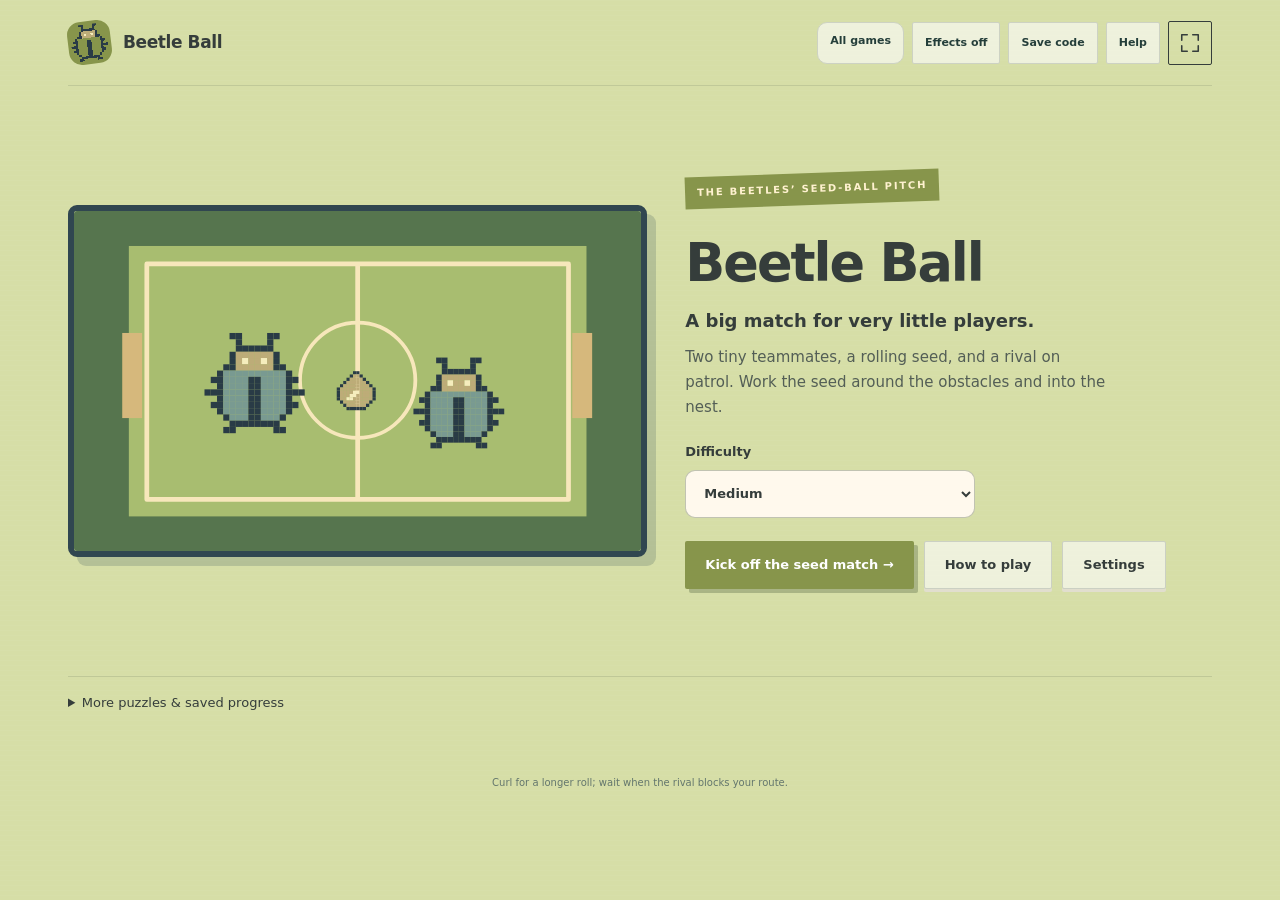
==== commit ac3ca5f6: "update games" ====
--- a/beetle-ball/index.html
+++ b/beetle-ball/index.html
@@ -3,7 +3,7 @@
 <head>
   <meta charset="utf-8"><meta name="viewport" content="width=device-width,initial-scale=1,viewport-fit=cover">
   <meta name="theme-color" content="#8c9951"><meta name="description" content="Push a seed past a patrolling rival and into the nest in a small garden sport.">
-  <title>Beetle Ball · Ummah Games</title><link rel="icon" href="icon.svg" type="image/svg+xml"><link rel="stylesheet" href="styles.css">
+  <title>Beetle Ball · Ummah Games</title><link rel="icon" href="icon.svg" type="image/svg+xml"><link rel="stylesheet" href="styles.css?v=5"><link rel="stylesheet" href="presentation.css?v=6"><link rel="stylesheet" href="identity.css?v=6">
 <link rel="stylesheet" href="screen.css?v=4">
 </head>
 <body data-ug-game="beetle-ball" data-game="beetle-ball">
@@ -12,24 +12,33 @@
     <header><button class="brand" id="homeLink"><span class="brand-mark" aria-hidden="true">🐞</span><strong id="gameTitle">Beetle Ball</strong></button><nav class="header-tools" aria-label="Game options"><a id="shelfLink" href="/">All games</a><button id="sound" aria-pressed="false">Sound off</button><button id="save">Save code</button><button id="help">Help</button></nav></header>
     <main id="main">
       <section id="home" aria-labelledby="heroTitle">
-        <div class="hero"><div class="hero-copy"><p class="eyebrow" id="number">Eight little journeys</p><h1 id="heroTitle">A big match for very little players.</h1><p id="heroDescription">Push a seed past a patrolling rival and into the nest in a small garden sport.</p><div class="actions"><button id="begin" class="primary">Let’s play →</button><button id="allLevels" class="secondary">Choose a level</button></div><p class="quiet-note">Play at your pace. No accounts. A good place to pause.</p></div><div class="hero-art" aria-hidden="true"><span id="heroIcon">🐞</span><strong id="heroLabel">Beetle Ball</strong></div></div>
-        <div class="level-heading"><div><p class="eyebrow">A small beginning. A satisfying ending.</p><h2>Eight little adventures</h2></div><p id="progress"></p></div><div id="levelList" class="level-grid" aria-label="Choose a level"></div>
+        <div class="game-menu">
+          <div class="menu-art" id="menuArt" aria-hidden="true"></div>
+          <div class="menu-copy"><p class="eyebrow" id="number">Ready when you are</p><h1 id="heroLabel">Beetle Ball</h1><p id="heroTitle">A big match for very little players.</p><p id="heroDescription">Push a seed past a patrolling rival and into the nest in a small garden sport.</p>
+            <label class="difficulty-label" for="quickDifficulty">Difficulty<select id="quickDifficulty"><option value="1">Easy</option><option value="3" selected>Medium</option><option value="7">Hard</option></select></label>
+            <div class="actions"><button id="begin" class="primary">Start playing →</button><button id="menuHelp" class="secondary">How to play</button><button id="menuSettings" class="secondary">Settings</button><button id="resume" class="secondary" hidden>Resume game</button></div>
+            <span id="heroIcon" hidden>🐞</span>
+          </div>
+        </div>
+        <details class="advanced-play" id="advancedPlay"><summary>More puzzles &amp; saved progress</summary><button id="allLevels" class="secondary">Choose a puzzle</button><p id="progress"></p><div id="levelList" class="level-grid" aria-label="Choose a puzzle"></div>
         <section id="generatedSection" class="generated-section" hidden aria-labelledby="generatedTitle">
           <p class="eyebrow">A fresh little challenge</p><h2 id="generatedTitle">Generated levels</h2><p>Choose any level number. The same number and difficulty make the same puzzle, so you can replay it or share your save code. Each level has its own finish. Stop whenever you like.</p>
           <form id="generatedForm" class="generated-form"><label for="generatedNumber">Level number<input id="generatedNumber" type="text" inputmode="numeric" pattern="[1-9][0-9]*" maxlength="60" value="1" autocomplete="off" required></label><label for="generatedDifficulty">Challenge<select id="generatedDifficulty"><option value="0">Gentle · 1</option><option value="1">Gentle · 2</option><option value="2">Gentle · 3</option><option value="3" selected>Thoughtful · 1</option><option value="4">Thoughtful · 2</option><option value="5">Thoughtful · 3</option><option value="6">Tricky · 1</option><option value="7">Tricky · 2</option></select></label><button id="generatedStart" type="button" class="primary">Play this level →</button></form><p id="generatedMessage" role="status"></p>
-        </section>
+        </section></details>
       </section>
       <section id="play" hidden aria-labelledby="playTitle">
-        <div class="play-top"><button id="levels" class="bare">← Levels</button><div><p class="eyebrow" id="chapter"></p><h1 id="playTitle" tabindex="-1"></h1></div><span id="moves"></span></div>
+        <div class="play-top"><button id="levels" class="bare">← Menu</button><div><p class="eyebrow" id="chapter"></p><h1 id="playTitle" tabindex="-1"></h1></div><span id="moves"></span></div>
         <div class="play-layout"><div class="scene-card"><div class="scene-caption"><span aria-hidden="true">🐞</span><strong id="tip"></strong></div><div class="board" id="board" role="group" aria-label="Game board"></div><div id="tools" class="tools" role="group" aria-label="Game actions"></div><div id="readout" class="readout"></div><p id="status" class="status" role="status" aria-live="polite"></p></div><aside class="sidebar"><div class="action-dock"><button id="run" class="primary">Test your plan</button><button id="undo">Undo</button><button id="restart">Restart</button></div><details class="field-guide"><summary>How to play</summary><p id="lesson"></p><button type="button" id="readInstruction">Read the instruction aloud</button><p class="footnote">Take your time. Your next idea might be the one.</p></details></aside></div>
       </section>
     </main>
     <p class="footnote">A little play, a little possibility. Made for Ummah Games.</p>
   </div>
-  <dialog id="result" class="dialog result" aria-labelledby="resultTitle"><div class="result-icon" aria-hidden="true">✦</div><p class="eyebrow">A lovely place to stop</p><h2 id="resultTitle">Level complete!</h2><p id="resultText"></p><div class="actions"><button id="finishLevels" class="secondary">All levels</button><button id="next" class="primary">Next level →</button><button id="generatedAfterCampaign" class="secondary" hidden>Try a generated level</button></div></dialog>
+  <dialog id="settingsDialog" class="dialog" aria-labelledby="settingsTitle"><h2 id="settingsTitle">Settings</h2><label class="motion-setting"><input id="reduceMotion" type="checkbox"> Reduce animation</label><p>Sound can be switched on or off in the top bar. Your progress stays in your save code.</p><button class="primary" data-close="settingsDialog">Done</button></dialog>
+  <dialog id="result" class="dialog result" aria-labelledby="resultTitle"><div class="result-icon" aria-hidden="true">✦</div><p class="eyebrow">A lovely place to stop</p><h2 id="resultTitle">Level complete!</h2><p id="resultText"></p><div class="actions"><button id="finishLevels" class="secondary">Game menu</button><button id="next" class="primary">Next level →</button><button id="generatedAfterCampaign" class="secondary" hidden>Try a generated level</button></div></dialog>
   <dialog id="helpDialog" class="dialog" aria-labelledby="helpTitle"><button data-close="helpDialog" class="close" aria-label="Close help">×</button><p class="eyebrow">How to play</p><h2 id="helpTitle">Beetle Ball</h2><p id="helpText"></p><p>Use touch or a mouse to choose. Keyboard players can Tab to any control and press Enter or Space. Movement games also use the arrow keys. Undo and restart are always available.</p><button class="primary" data-close="helpDialog">Back to play</button></dialog>
   <dialog id="saveDialog" class="dialog" aria-labelledby="saveTitle"><button data-close="saveDialog" class="close" aria-label="Close save">×</button><p class="eyebrow">Take your place with you</p><h2 id="saveTitle">Your game code</h2><p>This code remembers your completed levels and your current plan. Copy it somewhere safe, or bookmark the page. Paste a code below to continue later.</p><label for="saveInput">Save code</label><textarea id="saveInput" spellcheck="false" autocomplete="off"></textarea><div class="actions"><button id="copy" class="primary">Copy code</button><button id="load" class="secondary">Load code</button><button data-close="saveDialog" class="secondary">Done</button></div><p id="saveStatus" role="status"></p></dialog>
-  <script src="expansion-catalog.js"></script><script src="catalog.js"></script><script src="engine.js"></script><script src="expansion-engine.js"></script><script src="legacy-engine.js"></script><script src="legacy-expansion-engine.js"></script><script src="improvements.js"></script><script src="specialized-procedural.js"></script><script src="procedural.js"></script><script src="procedural-ui.js"></script><script src="checkpoints.js"></script><script src="play-support.js"></script><script src="expansion-ui.js"></script><script src="game.js"></script>
+  <script src="identities.js?v=6"></script><script src="artwork.js?v=6"></script><script src="presentation.js?v=6"></script>
+  <script src="expansion-catalog.js?v=5"></script><script src="catalog.js?v=5"></script><script src="engine.js?v=5"></script><script src="expansion-engine.js?v=5"></script><script src="legacy-engine.js?v=5"></script><script src="legacy-expansion-engine.js?v=5"></script><script src="improvements.js?v=5"></script><script src="specialized-procedural.js?v=5"></script><script src="carpet-challenges.js?v=5"></script><script src="procedural.js?v=5"></script><script src="procedural-ui.js?v=5"></script><script src="checkpoints.js?v=5"></script><script src="play-support.js?v=5"></script><script src="expansion-ui.js?v=5"></script><script src="game.js?v=5"></script>
 <script src="screen.js?v=4"></script>
 </body>
 </html>
--- a/beetle-ball/styles.css
+++ b/beetle-ball/styles.css
@@ -1,4 +1,4 @@
-:root{--accent:#39776a;--paper:#fffaf0;--ink:#243e3a;--muted:#63766d;--line:#deded0;--soft:#edf0e4;--gold:#e6bd62;--red:#c96c54}*{box-sizing:border-box}[hidden]{display:none!important}body{margin:0;min-width:300px;background:radial-gradient(ellipse at 0 0,#f6edc9,transparent 42rem),var(--paper);color:var(--ink);font:16px/1.55 ui-rounded,'Avenir Next',system-ui,sans-serif}button,input,textarea{font:inherit}button,a{-webkit-tap-highlight-color:transparent}button{color:inherit;cursor:pointer}button:disabled{cursor:default;opacity:.5}button:focus-visible,a:focus-visible,input:focus-visible,textarea:focus-visible{outline:3px solid #2c80aa;outline-offset:4px}main:focus{outline:none}button{touch-action:manipulation}h1,h2,p{margin-top:0}.shell{width:min(1260px,100%);margin:auto;padding:0 clamp(14px,4vw,48px) 35px}.skip{position:fixed;top:-100px;left:10px;z-index:100;padding:10px;background:var(--ink);color:white}.skip:focus{top:10px}header{display:flex;align-items:center;justify-content:space-between;gap:14px;min-height:86px;border-bottom:1px solid var(--line)}.brand{display:flex;align-items:center;gap:12px;border:0;background:none;padding:0;text-align:left;font-size:17px;font-weight:850;letter-spacing:-.4px}.brand-mark{display:grid;place-items:center;width:43px;height:43px;border-radius:13px;color:var(--paper);background:var(--accent);font-size:24px;transform:rotate(-7deg)}.header-tools{display:flex;align-items:center;gap:8px}.header-tools button,.header-tools a{padding:9px 12px;min-height:42px;border:1px solid #cdd2c3;background:#fff9;border-radius:10px;color:var(--ink);text-decoration:none;font-size:11px;font-weight:800}.hero{display:grid;grid-template-columns:1fr 1fr;align-items:center;gap:65px;padding:60px 0 45px;min-height:460px}.eyebrow{color:var(--accent);text-transform:uppercase;letter-spacing:1.8px;font-size:10px;font-weight:850;margin-bottom:15px}.hero h1{max-width:650px;font-size:clamp(43px,5vw,68px);font-weight:900;line-height:1.03;letter-spacing:-3px;margin-bottom:24px}.hero p:not(.eyebrow):not(.quiet-note){max-width:490px;color:var(--muted);font-size:17px;line-height:1.8}.actions{display:flex;align-items:center;flex-wrap:wrap;gap:12px}.primary,.secondary{min-height:48px;padding:12px 20px;border-radius:12px;font-size:13px;font-weight:850}.primary{background:var(--accent);color:#fff;border:0;box-shadow:0 4px 0 #203e3533}.secondary{background:#fff9;border:1px solid #cbd0c3;box-shadow:0 3px #e1dece}.primary:hover,.secondary:hover{filter:brightness(1.06);transform:translateY(-1px)}.quiet-note{margin-top:20px;color:var(--muted);font-size:10px}.hero-art{height:345px;position:relative;display:grid;place-items:center;overflow:hidden;border:1px solid #d4dcc8;border-radius:45% 45% 24px 24px;background:color-mix(in srgb,var(--accent) 15%,#f5ecd4);box-shadow:0 16px 45px #344b3315}.hero-art:before{content:'';position:absolute;width:90px;height:90px;right:10%;top:10%;border-radius:50%;background:#efd28a}.hero-art:after{content:'';position:absolute;left:-5%;right:-5%;bottom:-80px;height:195px;border-radius:50%;background:color-mix(in srgb,var(--accent) 40%,#e0dbb0)}.hero-art>span{position:relative;z-index:1;display:grid;place-items:center;width:155px;height:155px;background:#fffc;border:10px solid #fff7;border-radius:32px;font-size:87px;transform:rotate(-8deg);box-shadow:9px 13px 0 #44694320}.hero-art strong{position:absolute;bottom:30px;z-index:2;padding:9px 16px;background:#fff9ed;border-radius:8px;transform:rotate(3deg);font-size:13px;letter-spacing:.2px}.level-heading{display:flex;align-items:center;justify-content:space-between;border-top:1px solid var(--line);padding-top:26px;margin-top:15px}.level-heading h2{font-size:28px;letter-spacing:-1px;margin-bottom:6px}.level-heading p{font-size:12px;color:var(--muted)}.level-grid{display:grid;grid-template-columns:repeat(4,1fr);gap:12px;margin:18px 0 38px}.level-card{min-height:80px;padding:18px;border:1px solid #d7dccd;border-radius:13px;background:#fffaf3;text-align:left;font-size:13px;font-weight:800;box-shadow:0 4px #e5dfce}.level-card:hover{border-color:var(--accent);transform:translateY(-2px)}.play-top{display:flex;align-items:center;justify-content:space-between;gap:16px;padding:24px 0 15px}.play-top h1{font-size:30px;letter-spacing:-1px;margin:2px 0 0;line-height:1.2}.play-top .eyebrow{margin:0;font-size:9px}.bare{background:none;border:0;font-size:12px;font-weight:850;color:var(--accent)}#moves{color:var(--muted);font-size:11px}#playTitle:focus{outline:none}.play-layout{display:grid;grid-template-columns:minmax(0,1fr) 275px;gap:22px}.scene-card{border:1px solid #d4dccc;border-radius:21px;background:#fffefa;overflow:hidden;box-shadow:0 13px 30px #3043290d}.scene-caption{display:flex;align-items:center;gap:12px;padding:15px 19px;background:var(--soft);border-bottom:1px solid var(--line);font-size:12px;font-weight:800}.scene-caption span{font-size:24px;color:var(--accent)}.board{padding:25px;min-height:320px;display:flex;flex-direction:column;justify-content:center;align-items:center;gap:14px;position:relative;overflow:auto;background:linear-gradient(145deg,#faf8ef,#eef2e7)}.grid{display:grid;grid-template-columns:repeat(var(--cols),minmax(0,1fr));gap:7px;width:min(100%,490px)}.cell{position:relative;min-width:0;min-height:42px;aspect-ratio:1;border:1px solid #cbd4c5;border-radius:10px;background:#fffdf5;display:flex;flex-direction:column;align-items:center;justify-content:center;font-size:clamp(15px,3vw,30px);font-weight:800;box-shadow:0 3px #c9d3c180;transition:background .16s,transform .16s}.cell small{font-size:8px;font-weight:700}.cell:hover:not(:disabled){transform:translateY(-2px)}.cell.selected,.tool.selected,.joint-controls .selected{outline:3px solid var(--accent);outline-offset:1px;background:#fff0c4}.cell svg{width:100%;height:100%;position:absolute;inset:0;fill:#b28a58;stroke:#b28a58;stroke-width:14;stroke-linecap:round;stroke-linejoin:round}.cell svg path{fill:none}.cell.wet{background:#bce2e9}.cell.wet svg{fill:#378ca4;stroke:#378ca4}.marker{position:absolute;z-index:1;left:-4px;top:-7px;font-size:21px;text-shadow:0 1px 3px white}.marker.end{left:auto;top:auto;right:-2px;bottom:-4px}.tools{display:flex;flex-wrap:wrap;align-items:center;justify-content:center;gap:9px;padding:16px 20px;border-top:1px solid var(--line);background:#fffaf0}.tool{padding:9px 12px;min-height:43px;border:1px solid #ced2c5;border-radius:10px;background:#fff;font-size:11px;font-weight:750}.readout{padding:12px 20px;color:var(--muted);font-size:12px;text-align:center;overflow:auto;max-height:260px}.readout:empty{display:none}.status{min-height:52px;margin:0;padding:14px 20px;background:#f7f3e7;border-top:1px solid var(--line);font-size:12px;font-weight:700;color:var(--accent)}.sidebar{padding:23px;border:1px solid var(--line);border-radius:18px;background:#f1f1e5;align-self:start}.sidebar .eyebrow{font-size:9px;margin-bottom:9px}.sidebar h2{font-size:21px;margin-bottom:13px;line-height:1.15}.sidebar p{font-size:12px;line-height:1.9;color:var(--muted)}.sidebar .actions{flex-direction:column;align-items:stretch}.sidebar .primary,.sidebar .secondary{font-size:12px}.sub-actions{display:flex;gap:9px;margin-top:12px}.sub-actions button{flex:1;min-height:40px;border:1px solid #c9cfc1;border-radius:9px;background:#fff9;font-size:11px;font-weight:800}.footnote{margin:22px 0 0;font-size:10px;color:var(--muted);text-align:center}.direction-pad{display:grid;grid-template-columns:repeat(3,43px);grid-template-rows:repeat(2,40px);gap:4px}.direction{border:1px solid #c9d1c1;background:white;border-radius:9px;font-size:23px}.d0{grid-column:2;grid-row:1}.d3{grid-column:1;grid-row:2}.d2{grid-column:2;grid-row:2}.d1{grid-column:3;grid-row:2}.dialog{width:min(540px,calc(100% - 28px));padding:30px;border:1px solid #dedbcc;border-radius:23px;background:var(--paper);color:var(--ink);box-shadow:0 25px 70px #15332750}.dialog::backdrop{background:#17383299;backdrop-filter:blur(3px)}.dialog h2{font-size:30px;letter-spacing:-1px;line-height:1.1;margin-bottom:13px}.dialog p{color:var(--muted);font-size:13px;line-height:1.8}.dialog .close{position:absolute;right:13px;top:12px;width:32px;height:32px;border:0;border-radius:50%;background:#e9ecdf;font-size:20px}.dialog label{font-size:11px;font-weight:800}.dialog textarea{display:block;width:100%;height:110px;margin:8px 0 18px;padding:12px;border:1px solid #c4ccbc;border-radius:10px;background:#fff;resize:vertical;font-size:11px;word-break:break-all}.result-icon{font-size:44px;text-align:center;color:var(--accent);margin:0 0 13px}.result{text-align:center}.result .actions{justify-content:center}#saveStatus{min-height:25px}.shape-preview{width:130px;margin:10px auto}.shape-square{aspect-ratio:1;border-radius:3px}.shape-square.filled{background:#cb9e62}.sandcastle-helpers{background:linear-gradient(#bfe0df 0 25%,#efdbac 25%)}.sandcastle-helpers .outline{border:2px dashed #bd9656;background:#f7e5bf}.sandcastle-helpers .sea{box-shadow:none;border-color:transparent;background:#c6dfdc}.sandcastle-helpers .sand{color:#71502f;border:2px solid #f4db9c}.picnic-pairs{background:repeating-conic-gradient(#e2a7a050 0 25%,#fffbef 0 50%) 0/40px 40px}.picnic-pairs .cell{background:#9b556c;color:#fff3dd;min-height:65px;font-size:32px;border:3px dashed #e0a8b7}.picnic-pairs .cell.flipped{background:white;color:var(--ink);border-style:solid}.picnic-pairs .matched{opacity:.55}.cloud-shepherd{background:linear-gradient(#acd8ec,#dfedf1)}.cloud-shepherd .cell{background:#e9f5fa9c;border-color:#b5d0dd;box-shadow:none}.cloud-shepherd .cloud-target{border:3px dashed #598dad;background:#d4eaf2}.rock{background:#bac5b7!important;color:#627568}.mosaic-layout{width:min(100%,480px)}.column-tools{margin-left:39px;margin-right:39px;display:grid;gap:4px}.column-tools>div{display:flex;gap:3px;justify-content:center}.mosaic-row{display:grid;grid-auto-flow:column;grid-auto-columns:1fr;grid-template-columns:34px;gap:5px;margin-top:6px;align-items:center}.mosaic-row>:last-child{width:34px}.mosaic-row>button,.column-tools button{border:1px solid #c2caba;background:#fff;border-radius:7px;min-width:26px;min-height:35px}.tile{display:grid;place-items:center;aspect-ratio:1;border-radius:7px;color:#fffdf3;font-size:30px}.target-preview{width:150px;margin:10px auto;gap:3px}.target-preview span{display:grid;place-items:center;aspect-ratio:1;color:#fff;border-radius:3px}.floor{background:#e7ddc8}.carpet{background:#bd7b8e;color:#fff;border:3px dashed #fff8}.carpet-unroll .grid{gap:4px}.word-trace{margin:0 0 12px;font-size:23px;letter-spacing:3px;font-weight:850;color:var(--ink)}.word-clues{display:flex;justify-content:center;flex-wrap:wrap;gap:10px}.word-clues span{background:#f0ead7;padding:7px 10px;border-radius:7px}.word-clues .delivered{background:#e1ecdb;color:#376548}.bookworm-caravan .cell{background:#f1dfb7;color:#60472e;font-family:Georgia,serif}.paper-cell{aspect-ratio:1;min-width:0;position:relative;display:grid;place-items:center;border:1px solid #c6c9bd;background:#e1d2af;color:#b49a6a;font-size:25px}.paper-cell.path{background:#fffaf0;color:#4e7777}.paper-cell.missing{visibility:hidden}.paper-cell small{position:absolute;bottom:1px;right:2px;font-size:8px}.paper-cell.walk{background:#d2e7c8}.folded-worlds .grid{gap:2px;filter:drop-shadow(5px 7px 0 #8b8a6a22)}.folded-worlds+.tools{max-height:190px;overflow-y:auto}.orchard-guardians .grid{width:min(100%,620px);gap:4px}.garden{background:#d6e3ac;color:#91b56b;box-shadow:none}.trail{background:#d7c69e;color:#826e48;box-shadow:none}.tower{color:#385443;border:3px solid #86a76b}.route-lane{display:flex;align-items:center;justify-content:center;gap:9px;padding:18px 12px;border:2px dashed #d9cdb3;border-radius:15px;width:100%;background:#f6eddc}.route-lane.chosen{border-color:var(--accent);background:#fff5de}.route-lane>button{border:1px solid #bbbea9;border-radius:10px;background:#fff;padding:9px;font-size:11px;font-weight:800}.defense{display:grid;place-items:center;font-size:28px}.defense small{font-size:8px}.event-log{text-align:left;max-height:150px;overflow:auto;font-size:10px}.clockwork-champions .cell{background:#e2e8e2}.clockwork-champions .ally{color:#326ba0;background:#d6eaf3;font-size:38px}.clockwork-champions .enemy{color:#ae5c4c;background:#f2d9ce;font-size:38px}.clockwork-champions .reachable{background:#ecf6d9;border:2px dashed #82a465}.plate{background:#e5d2ef;color:#89619b}.the-borrowed-minute{background:linear-gradient(135deg,#e4d9ec,#e8ede7)}.shadow-shelf,.shadow-path{display:grid;grid-template-columns:repeat(var(--slots),minmax(0,1fr));width:100%;gap:3px}.shadow-shelf{border-bottom:8px solid #b59d7b;padding-bottom:5px;margin-bottom:40px}.shadow-shelf button{min-height:60px;min-width:0;border:1px solid #c9bca1;background:#f3e5cb;border-radius:8px 8px 2px 2px;font-size:11px;font-weight:800}.shadow-path span{display:grid;place-items:center;border-bottom:5px solid #bba57e;min-height:46px;font-size:18px}.shadow-path .in-shadow{background:#726a5d;color:white;border-color:#484a43}.lamp{align-self:start;color:#b2944c;font-size:32px}.lamp span{font-size:11px;color:var(--muted)}.bridge-scene{width:100%;max-height:330px;background:linear-gradient(#d6e8e8,#eef1dc);border-radius:15px}.joint-controls{display:flex;flex-wrap:wrap;gap:7px;justify-content:center}.joint-controls button{padding:8px 11px;border:1px solid #c4cebc;border-radius:8px;background:white;font-size:10px}.bridgewrights{background:#eef1dc}
+:root{--accent:#39776a;--paper:#fffaf0;--ink:#243e3a;--muted:#63766d;--line:#deded0;--soft:#edf0e4;--gold:#e6bd62;--red:#c96c54}*{box-sizing:border-box}[hidden]{display:none!important}body{margin:0;min-width:300px;background:radial-gradient(ellipse at 0 0,#f6edc9,transparent 42rem),var(--paper);color:var(--ink);font:16px/1.55 ui-rounded,'Avenir Next',system-ui,sans-serif}button,input,textarea{font:inherit}button,a{-webkit-tap-highlight-color:transparent}button{color:inherit;cursor:pointer}button:disabled{cursor:default;opacity:.5}button:focus-visible,a:focus-visible,input:focus-visible,textarea:focus-visible{outline:3px solid #2c80aa;outline-offset:4px}main:focus{outline:none}button{touch-action:manipulation}h1,h2,p{margin-top:0}.shell{width:min(1260px,100%);margin:auto;padding:0 clamp(14px,4vw,48px) 35px}.skip{position:fixed;top:-100px;left:10px;z-index:100;padding:10px;background:var(--ink);color:white}.skip:focus{top:10px}header{display:flex;align-items:center;justify-content:space-between;gap:14px;min-height:86px;border-bottom:1px solid var(--line)}.brand{display:flex;align-items:center;gap:12px;border:0;background:none;padding:0;text-align:left;font-size:17px;font-weight:850;letter-spacing:-.4px}.brand-mark{display:grid;place-items:center;width:43px;height:43px;border-radius:13px;color:var(--paper);background:var(--accent);font-size:24px;transform:rotate(-7deg)}.header-tools{display:flex;align-items:center;gap:8px}.header-tools button,.header-tools a{padding:9px 12px;min-height:42px;border:1px solid #cdd2c3;background:#fff9;border-radius:10px;color:var(--ink);text-decoration:none;font-size:11px;font-weight:800}.hero{display:grid;grid-template-columns:1fr 1fr;align-items:center;gap:65px;padding:60px 0 45px;min-height:460px}.eyebrow{color:var(--accent);text-transform:uppercase;letter-spacing:1.8px;font-size:10px;font-weight:850;margin-bottom:15px}.hero h1{max-width:650px;font-size:clamp(43px,5vw,68px);font-weight:900;line-height:1.03;letter-spacing:-3px;margin-bottom:24px}.hero p:not(.eyebrow):not(.quiet-note){max-width:490px;color:var(--muted);font-size:17px;line-height:1.8}.actions{display:flex;align-items:center;flex-wrap:wrap;gap:12px}.primary,.secondary{min-height:48px;padding:12px 20px;border-radius:12px;font-size:13px;font-weight:850}.primary{background:var(--accent);color:#fff;border:0;box-shadow:0 4px 0 #203e3533}.secondary{background:#fff9;border:1px solid #cbd0c3;box-shadow:0 3px #e1dece}.primary:hover,.secondary:hover{filter:brightness(1.06);transform:translateY(-1px)}.quiet-note{margin-top:20px;color:var(--muted);font-size:10px}.hero-art{height:345px;position:relative;display:grid;place-items:center;overflow:hidden;border:1px solid #d4dcc8;border-radius:45% 45% 24px 24px;background:color-mix(in srgb,var(--accent) 15%,#f5ecd4);box-shadow:0 16px 45px #344b3315}.hero-art:before{content:'';position:absolute;width:90px;height:90px;right:10%;top:10%;border-radius:50%;background:#efd28a}.hero-art:after{content:'';position:absolute;left:-5%;right:-5%;bottom:-80px;height:195px;border-radius:50%;background:color-mix(in srgb,var(--accent) 40%,#e0dbb0)}.hero-art>span{position:relative;z-index:1;display:grid;place-items:center;width:155px;height:155px;background:#fffc;border:10px solid #fff7;border-radius:32px;font-size:87px;transform:rotate(-8deg);box-shadow:9px 13px 0 #44694320}.hero-art strong{position:absolute;bottom:30px;z-index:2;padding:9px 16px;background:#fff9ed;border-radius:8px;transform:rotate(3deg);font-size:13px;letter-spacing:.2px}.level-heading{display:flex;align-items:center;justify-content:space-between;border-top:1px solid var(--line);padding-top:26px;margin-top:15px}.level-heading h2{font-size:28px;letter-spacing:-1px;margin-bottom:6px}.level-heading p{font-size:12px;color:var(--muted)}.level-grid{display:grid;grid-template-columns:repeat(4,1fr);gap:12px;margin:18px 0 38px}.level-card{min-height:80px;padding:18px;border:1px solid #d7dccd;border-radius:13px;background:#fffaf3;text-align:left;font-size:13px;font-weight:800;box-shadow:0 4px #e5dfce}.level-card:hover{border-color:var(--accent);transform:translateY(-2px)}.play-top{display:flex;align-items:center;justify-content:space-between;gap:16px;padding:24px 0 15px}.play-top h1{font-size:30px;letter-spacing:-1px;margin:2px 0 0;line-height:1.2}.play-top .eyebrow{margin:0;font-size:9px}.bare{background:none;border:0;font-size:12px;font-weight:850;color:var(--accent)}#moves{color:var(--muted);font-size:11px}#playTitle:focus{outline:none}.play-layout{display:grid;grid-template-columns:minmax(0,1fr) 275px;gap:22px}.scene-card{border:1px solid #d4dccc;border-radius:21px;background:#fffefa;overflow:hidden;box-shadow:0 13px 30px #3043290d}.scene-caption{display:flex;align-items:center;gap:12px;padding:15px 19px;background:var(--soft);border-bottom:1px solid var(--line);font-size:12px;font-weight:800}.scene-caption span{font-size:24px;color:var(--accent)}.board{padding:25px;min-height:320px;display:flex;flex-direction:column;justify-content:center;align-items:center;gap:14px;position:relative;overflow:auto;background:linear-gradient(145deg,#faf8ef,#eef2e7)}.grid{display:grid;grid-template-columns:repeat(var(--cols),minmax(0,1fr));gap:7px;width:min(100%,490px)}.cell{position:relative;min-width:0;min-height:42px;aspect-ratio:1;border:1px solid #cbd4c5;border-radius:10px;background:#fffdf5;display:flex;flex-direction:column;align-items:center;justify-content:center;font-size:clamp(15px,3vw,30px);font-weight:800;box-shadow:0 3px #c9d3c180;transition:background .16s,transform .16s}.cell small{font-size:8px;font-weight:700}.cell:hover:not(:disabled){transform:translateY(-2px)}.cell.selected,.tool.selected,.joint-controls .selected{outline:3px solid var(--accent);outline-offset:1px;background:#fff0c4}.cell svg:not(.art-sprite){width:100%;height:100%;position:absolute;inset:0;fill:#b28a58;stroke:#b28a58;stroke-width:14;stroke-linecap:round;stroke-linejoin:round}.cell svg:not(.art-sprite) path{fill:none}.cell.wet{background:#bce2e9}.cell.wet svg:not(.art-sprite){fill:#378ca4;stroke:#378ca4}.marker{position:absolute;z-index:1;left:-4px;top:-7px;font-size:21px;text-shadow:0 1px 3px white}.marker.end{left:auto;top:auto;right:-2px;bottom:-4px}.tools{display:flex;flex-wrap:wrap;align-items:center;justify-content:center;gap:9px;padding:16px 20px;border-top:1px solid var(--line);background:#fffaf0}.tool{padding:9px 12px;min-height:43px;border:1px solid #ced2c5;border-radius:10px;background:#fff;font-size:11px;font-weight:750}.readout{padding:12px 20px;color:var(--muted);font-size:12px;text-align:center;overflow:auto;max-height:260px}.readout:empty{display:none}.status{min-height:52px;margin:0;padding:14px 20px;background:#f7f3e7;border-top:1px solid var(--line);font-size:12px;font-weight:700;color:var(--accent)}.sidebar{padding:23px;border:1px solid var(--line);border-radius:18px;background:#f1f1e5;align-self:start}.sidebar .eyebrow{font-size:9px;margin-bottom:9px}.sidebar h2{font-size:21px;margin-bottom:13px;line-height:1.15}.sidebar p{font-size:12px;line-height:1.9;color:var(--muted)}.sidebar .actions{flex-direction:column;align-items:stretch}.sidebar .primary,.sidebar .secondary{font-size:12px}.sub-actions{display:flex;gap:9px;margin-top:12px}.sub-actions button{flex:1;min-height:40px;border:1px solid #c9cfc1;border-radius:9px;background:#fff9;font-size:11px;font-weight:800}.footnote{margin:22px 0 0;font-size:10px;color:var(--muted);text-align:center}.direction-pad{display:grid;grid-template-columns:repeat(3,43px);grid-template-rows:repeat(2,40px);gap:4px}.direction{border:1px solid #c9d1c1;background:white;border-radius:9px;font-size:23px}.d0{grid-column:2;grid-row:1}.d3{grid-column:1;grid-row:2}.d2{grid-column:2;grid-row:2}.d1{grid-column:3;grid-row:2}.dialog{width:min(540px,calc(100% - 28px));padding:30px;border:1px solid #dedbcc;border-radius:23px;background:var(--paper);color:var(--ink);box-shadow:0 25px 70px #15332750}.dialog::backdrop{background:#17383299;backdrop-filter:blur(3px)}.dialog h2{font-size:30px;letter-spacing:-1px;line-height:1.1;margin-bottom:13px}.dialog p{color:var(--muted);font-size:13px;line-height:1.8}.dialog .close{position:absolute;right:13px;top:12px;width:32px;height:32px;border:0;border-radius:50%;background:#e9ecdf;font-size:20px}.dialog label{font-size:11px;font-weight:800}.dialog textarea{display:block;width:100%;height:110px;margin:8px 0 18px;padding:12px;border:1px solid #c4ccbc;border-radius:10px;background:#fff;resize:vertical;font-size:11px;word-break:break-all}.result-icon{font-size:44px;text-align:center;color:var(--accent);margin:0 0 13px}.result{text-align:center}.result .actions{justify-content:center}#saveStatus{min-height:25px}.shape-preview{width:130px;margin:10px auto}.shape-square{aspect-ratio:1;border-radius:3px}.shape-square.filled{background:#cb9e62}.sandcastle-helpers{background:linear-gradient(#bfe0df 0 25%,#efdbac 25%)}.sandcastle-helpers .outline{border:2px dashed #bd9656;background:#f7e5bf}.sandcastle-helpers .sea{box-shadow:none;border-color:transparent;background:#c6dfdc}.sandcastle-helpers .sand{color:#71502f;border:2px solid #f4db9c}.picnic-pairs{background:repeating-conic-gradient(#e2a7a050 0 25%,#fffbef 0 50%) 0/40px 40px}.picnic-pairs .cell{background:#9b556c;color:#fff3dd;min-height:65px;font-size:32px;border:3px dashed #e0a8b7}.picnic-pairs .cell.flipped{background:white;color:var(--ink);border-style:solid}.picnic-pairs .matched{opacity:.55}.cloud-shepherd{background:linear-gradient(#acd8ec,#dfedf1)}.cloud-shepherd .cell{background:#e9f5fa9c;border-color:#b5d0dd;box-shadow:none}.cloud-shepherd .cloud-target{border:3px dashed #598dad;background:#d4eaf2}.rock{background:#bac5b7!important;color:#627568}.mosaic-layout{width:min(100%,480px)}.column-tools{margin-left:39px;margin-right:39px;display:grid;gap:4px}.column-tools>div{display:flex;gap:3px;justify-content:center}.mosaic-row{display:grid;grid-auto-flow:column;grid-auto-columns:1fr;grid-template-columns:34px;gap:5px;margin-top:6px;align-items:center}.mosaic-row>:last-child{width:34px}.mosaic-row>button,.column-tools button{border:1px solid #c2caba;background:#fff;border-radius:7px;min-width:26px;min-height:35px}.tile{display:grid;place-items:center;aspect-ratio:1;border-radius:7px;color:#fffdf3;font-size:30px}.target-preview{width:150px;margin:10px auto;gap:3px}.target-preview span{display:grid;place-items:center;aspect-ratio:1;color:#fff;border-radius:3px}.floor{background:#e7ddc8}.carpet{background:#bd7b8e;color:#fff;border:3px dashed #fff8}.carpet-unroll .grid{gap:4px}.word-trace{margin:0 0 12px;font-size:23px;letter-spacing:3px;font-weight:850;color:var(--ink)}.word-clues{display:flex;justify-content:center;flex-wrap:wrap;gap:10px}.word-clues span{background:#f0ead7;padding:7px 10px;border-radius:7px}.word-clues .delivered{background:#e1ecdb;color:#376548}.bookworm-caravan .cell{background:#f1dfb7;color:#60472e;font-family:Georgia,serif}.paper-cell{aspect-ratio:1;min-width:0;position:relative;display:grid;place-items:center;border:1px solid #c6c9bd;background:#e1d2af;color:#b49a6a;font-size:25px}.paper-cell.path{background:#fffaf0;color:#4e7777}.paper-cell.missing{visibility:hidden}.paper-cell small{position:absolute;bottom:1px;right:2px;font-size:8px}.paper-cell.walk{background:#d2e7c8}.folded-worlds .grid{gap:2px;filter:drop-shadow(5px 7px 0 #8b8a6a22)}.folded-worlds+.tools{max-height:190px;overflow-y:auto}.orchard-guardians .grid{width:min(100%,620px);gap:4px}.garden{background:#d6e3ac;color:#91b56b;box-shadow:none}.trail{background:#d7c69e;color:#826e48;box-shadow:none}.tower{color:#385443;border:3px solid #86a76b}.route-lane{display:flex;align-items:center;justify-content:center;gap:9px;padding:18px 12px;border:2px dashed #d9cdb3;border-radius:15px;width:100%;background:#f6eddc}.route-lane.chosen{border-color:var(--accent);background:#fff5de}.route-lane>button{border:1px solid #bbbea9;border-radius:10px;background:#fff;padding:9px;font-size:11px;font-weight:800}.defense{display:grid;place-items:center;font-size:28px}.defense small{font-size:8px}.event-log{text-align:left;max-height:150px;overflow:auto;font-size:10px}.clockwork-champions .cell{background:#e2e8e2}.clockwork-champions .ally{color:#326ba0;background:#d6eaf3;font-size:38px}.clockwork-champions .enemy{color:#ae5c4c;background:#f2d9ce;font-size:38px}.clockwork-champions .reachable{background:#ecf6d9;border:2px dashed #82a465}.plate{background:#e5d2ef;color:#89619b}.the-borrowed-minute{background:linear-gradient(135deg,#e4d9ec,#e8ede7)}.shadow-shelf,.shadow-path{display:grid;grid-template-columns:repeat(var(--slots),minmax(0,1fr));width:100%;gap:3px}.shadow-shelf{border-bottom:8px solid #b59d7b;padding-bottom:5px;margin-bottom:40px}.shadow-shelf button{min-height:60px;min-width:0;border:1px solid #c9bca1;background:#f3e5cb;border-radius:8px 8px 2px 2px;font-size:11px;font-weight:800}.shadow-path span{display:grid;place-items:center;border-bottom:5px solid #bba57e;min-height:46px;font-size:18px}.shadow-path .in-shadow{background:#726a5d;color:white;border-color:#484a43}.lamp{align-self:start;color:#b2944c;font-size:32px}.lamp span{font-size:11px;color:var(--muted)}.bridge-scene{width:100%;max-height:330px;background:linear-gradient(#d6e8e8,#eef1dc);border-radius:15px}.joint-controls{display:flex;flex-wrap:wrap;gap:7px;justify-content:center}.joint-controls button{padding:8px 11px;border:1px solid #c4cebc;border-radius:8px;background:white;font-size:10px}.bridgewrights{background:#eef1dc}
 @media(max-width:1000px){.play-layout{grid-template-columns:minmax(0,1fr) 235px}.board{padding:18px}.hero{gap:30px}.header-tools button,.header-tools a{padding-inline:9px}.level-grid{grid-template-columns:repeat(3,1fr)}}@media(max-width:760px){.play-layout{grid-template-columns:1fr}.sidebar{padding:18px}.sidebar .actions{flex-direction:row}.sidebar .primary{flex:1}.sidebar .secondary{flex:1}.sidebar p{margin-bottom:15px}.hero{grid-template-columns:1fr;gap:25px;padding:35px 0}.hero-art{order:-1;height:230px}.hero-art>span{font-size:67px;width:125px;height:125px}.hero h1{font-size:48px;letter-spacing:-2px}.hero-copy{text-align:center}.hero p{margin-inline:auto}.hero .actions{justify-content:center}.header-tools #sound{display:none}.brand{font-size:14px}.brand-mark{width:35px;height:35px;font-size:20px}.level-grid{grid-template-columns:repeat(2,1fr)}.play-top h1{font-size:24px}.cell{min-height:39px}.board{min-height:270px}.readout{max-height:210px}.shadow-shelf button{font-size:9px;min-height:53px}.shadow-path span{font-size:14px}.lamp span{font-size:9px}.route-lane{gap:7px;padding-inline:7px}.defense{font-size:24px}.sidebar h2{font-size:18px}}@media(max-width:430px){header{min-height:75px}.brand{gap:7px;font-size:12px}.brand strong{max-width:120px;line-height:1.2}.header-tools{gap:5px}.header-tools button,.header-tools a{font-size:10px;min-height:37px;padding:7px}.board{padding:12px}.grid{gap:4px}.cell{font-size:21px;min-height:34px;border-radius:7px}.play-top{gap:10px}.play-top h1{font-size:21px}#moves{display:none}.scene-caption{font-size:11px;padding:12px}.primary,.secondary{padding-inline:14px;font-size:12px}.tools{padding:12px 10px}.tool{font-size:10px;padding:8px}.shadow-shelf,.shadow-path{gap:1px}.shadow-shelf button{font-size:8px;border-radius:2px}.picnic-pairs .cell{min-height:46px}.dialog{padding:27px 22px}.route-lane>button{font-size:9px;padding:5px}.defense{font-size:21px}.marker{font-size:17px}.shadow-path span{font-size:11px}}
 .mosaic-row{grid-template-columns:34px repeat(var(--tiles),minmax(0,1fr)) 34px;grid-auto-flow:row}
 @media(prefers-reduced-motion:reduce){*,*:before,*:after{animation:none!important;transition:none!important;scroll-behavior:auto!important}}
--- a/beetle-ball/presentation.css
+++ b/beetle-ball/presentation.css
@@ -0,0 +1,36 @@
+/* Distinct worlds share controls, not their materials. */
+body[data-material]{background:var(--world);background-image:radial-gradient(ellipse at 20% 0%,#fff9,transparent 65%);color:#353d3b}
+body[data-material] .shell{max-width:1240px}body[data-material] header{border-bottom:1px solid #39443a25}body[data-material] .brand-mark{background:var(--accent);color:#fff8e9}
+.game-menu{display:grid;grid-template-columns:minmax(280px,1.1fr) minmax(300px,1fr);align-items:center;gap:clamp(24px,5vw,70px);min-height:65vh;padding:32px 0}.menu-art{border-radius:38% 42% 28% 35%;overflow:hidden;box-shadow:0 24px 70px #3d453323;transform:rotate(-2deg)}.menu-copy h1{font-family:Georgia,serif;font-size:clamp(32px,4vw,55px);line-height:1.08;letter-spacing:-1.6px;margin:15px 0}.menu-copy #heroTitle{font-size:20px;line-height:1.4;max-width:400px;margin:18px 0 12px}.menu-copy #heroDescription{font-size:15px;line-height:1.7;max-width:420px;color:#535e56}.menu-copy .eyebrow{color:var(--accent);letter-spacing:1.8px}.menu-copy .actions{gap:10px}.menu-copy .actions button{min-height:48px}.difficulty-label{display:grid;gap:7px;margin:23px 0;font-size:13px;font-weight:bold;max-width:290px}.difficulty-label select{font:inherit;color:inherit;background:#fff9ed;min-height:48px;border:1px solid #65725866;border-radius:10px;padding:10px 14px}.advanced-play{border-top:1px solid #39443a25;padding:16px 0}.advanced-play summary{min-height:44px;cursor:pointer;font-size:13px}.advanced-play #allLevels{margin:14px 0}.advanced-play .generated-section{background:#fff5}.motion-setting{display:flex;gap:10px;align-items:center;padding:15px 0}.motion-setting input{width:22px;height:22px}
+.illustrated-scene{display:block;width:100%;height:auto}.scene-object{transform-box:fill-box;transform-origin:center;animation:scene-float 5s ease-in-out infinite alternate}.object-1{animation-delay:-2s}.object-2{animation-delay:-3.5s}.scene-fabric .scene-object,.scene-woven .scene-object,.scene-ceramic .scene-object,.scene-wood .scene-object{animation-name:scene-rock}.scene-caption{position:relative;min-height:85px;padding-right:170px;overflow:hidden;background:#fff8}.scene-vignette{position:absolute;right:0;top:0;bottom:0;width:155px;pointer-events:none;mask-image:linear-gradient(90deg,transparent,#000 20%)}.scene-vignette .illustrated-scene{width:100%;height:100%;object-fit:cover}.scene-card{border:1px solid #39443a33;border-radius:22px;background:#fff9ed;overflow:hidden;box-shadow:0 16px 45px #35473216}.board{position:relative;isolation:isolate;min-height:340px;border-radius:0;padding:28px;gap:18px}.art-sprite{display:block;width:74%;height:74%;max-width:88px;max-height:88px;margin:auto;pointer-events:none;filter:drop-shadow(0 3px 1px #35443b1c)}.sprite-cell{padding:3px}.sprite-cell .art-sprite{width:90%;height:90%;min-width:25px}.cell{transition:background .15s,box-shadow .15s,filter .15s;box-shadow:0 2px 0 #37433115}.cell:active{transform:translateY(1px)}.cell.selected{outline:3px solid var(--accent);outline-offset:2px}.board .grid{gap:5px}.tools:empty,.readout:empty{display:none}.play-top h1{font-family:Georgia,serif}.play-top{margin-top:12px}.play-top #chapter{color:var(--accent)}.status{min-height:42px}body[data-material] .sidebar{border:1px solid #35433522;background:#fff8ed;border-radius:18px;padding:18px}.action-dock>button:disabled{opacity:.45;cursor:default}
+/* The sewing table: real fabric shapes with stitching and a paper pattern. */
+body[data-material=fabric]{background-image:repeating-linear-gradient(0deg,#fff1 0 1px,transparent 1px 5px),repeating-linear-gradient(90deg,#7a594509 0 1px,transparent 1px 5px)}.patchwork-parade{background:#d5b68b;background-image:repeating-linear-gradient(3deg,transparent 0 28px,#a47d4e18 29px 30px)}.patchwork-parade .grid{padding:20px;max-width:580px;background:#f4ead0;box-shadow:0 7px 16px #78522c2c;transform:rotate(-.6deg);border:1px solid #aa865759;gap:3px}.patchwork-parade .cloth-outline{border:1px dashed #9c8663;background:#e9ddc1;border-radius:2px}.patchwork-parade .stitched{background:var(--patch-color)!important;border:1px dashed #fff3d3;border-radius:3px;box-shadow:inset 0 0 0 3px #fff2;background-image:repeating-linear-gradient(45deg,#fff2 0 2px,transparent 2px 7px)!important}.patch-tray{gap:10px;background:#efdfbe;padding:18px}.patch-piece{display:grid;justify-items:center;align-content:center;gap:9px;min-width:90px;max-width:130px;min-height:115px!important;padding:10px!important;touch-action:none;cursor:grab;background:#fff8df!important;border:1px solid #b89a6e!important;border-radius:9px!important}.patch-shape{display:block;width:90px;max-height:80px;overflow:visible;pointer-events:none}.patch-piece .patch-shape *{pointer-events:auto}.patch-piece>span{font-size:11px}.piece-placed{opacity:.4;cursor:default}.patchwork-parade .stitched{touch-action:none;cursor:grab}.drop-valid{box-shadow:inset 0 0 0 3px #3a896b!important;background:#99c8aa!important}.drop-invalid{box-shadow:inset 0 0 0 3px #ba6553!important;background:#eab1a1!important}.drag-ghost{position:fixed;z-index:10000;pointer-events:none;opacity:.87;filter:drop-shadow(0 9px 9px #34291955)}.drag-ghost .patch-shape{width:100%;max-height:none}.patch-dragging{cursor:grabbing!important;user-select:none}
+/* Copper gutters laid in moss. Each animated segment follows the water graph. */
+.puddle-engineers{background-color:#9caf81;background-image:radial-gradient(ellipse at 15% 10%,#e1e6bb 0 3px,transparent 4px),radial-gradient(ellipse at 80% 70%,#637c4b55 0 4px,transparent 5px);background-size:47px 39px,61px 53px;overflow:hidden}.puddle-engineers .grid{max-width:570px;gap:0;border:10px solid #7b8c63;border-radius:18px;overflow:visible;box-shadow:0 13px 20px #34492c35}.puddle-engineers .cell{background:linear-gradient(140deg,#a9ba8a,#c5d0a0);border:1px solid #6b815a44;border-radius:0;overflow:visible;aspect-ratio:1;min-height:70px;box-shadow:inset 0 0 15px #657c4733}.puddle-engineers .cell>svg{width:100%;height:100%;position:absolute;inset:0}.gutter-shadow{fill:none;stroke:#70583d;stroke-width:20;stroke-linecap:round}.gutter-bed{fill:none;stroke:#c4a279;stroke-width:13;stroke-linecap:round}.water-stream{fill:none;stroke:#55aebe;stroke-width:10;stroke-linecap:round;animation:water-arrive .35s var(--flow-delay) both}.water-sparkle{fill:none;stroke:#c4f3f1;stroke-width:2;stroke-dasharray:3 12;animation:water-run .8s linear infinite,water-visible .35s var(--flow-delay) both}.puddle-engineers .wet{background:linear-gradient(140deg,#a9ba8a,#c5d0a0)}.puddle-engineers .marker{position:absolute;top:-14px;left:-12px;width:47px;height:47px;z-index:2;pointer-events:none}.puddle-engineers .marker.end{top:auto;left:auto;right:-12px;bottom:-10px}.puddle-engineers .marker .art-sprite{width:100%;height:100%}.puddle-engineers .thirsty{filter:saturate(.5);transform:rotate(12deg)}.puddle-engineers .bloomed{animation:flower-drink .6s calc(var(--flow-delay) + .2s) both}.puddle-engineers.raining:after{content:'';position:absolute;inset:0;pointer-events:none;z-index:-1;background-image:repeating-linear-gradient(112deg,transparent 0 29px,#d4edf075 30px 32px,transparent 34px 74px);background-size:90px 90px;animation:rain-fall .6s linear infinite}
+/* Open sky, translucent movement squares and soft clouds. */
+.cloud-shepherd{background:radial-gradient(ellipse at 90% 4%,#fff4bd 0 35px,transparent 110px),linear-gradient(#93bada,#c3dceb 70%,#a4bfaa);padding:35px 25px}.cloud-shepherd .grid{gap:7px}.cloud-shepherd .cell{background:#eef6fc29;border:1px solid #fff5;border-radius:20%;position:relative;box-shadow:none;aspect-ratio:1}.cloud-shepherd .cloud-target{border:2px dashed #fffbd2;background:#fff8d51c}.cloud-shepherd .rock{background:#6d8d9a15}.cloud-shepherd .art-sprite{width:95%;height:95%;filter:drop-shadow(0 6px 3px #426e9344)}.cloud-puff{animation:cloud-breathe 4s ease-in-out infinite}.puff-count{position:absolute;left:0;right:0;top:38%;color:#57758f;font-size:18px;pointer-events:none}.cloud-goal-count{position:absolute;bottom:2px!important;left:0;right:0;font-size:10px!important;color:#405d76}.cloud-shepherd .selected{background:#fff5;box-shadow:0 0 20px #fff5}
+/* Ceramic tiles, pale grout, and a reference at the upper right. */
+.mosaic-courtyard{background:#b9c7b6;background-image:linear-gradient(45deg,#fff1 25%,transparent 25% 75%,#fff1 75%);background-size:28px 28px;align-items:flex-start;display:flex;gap:22px;flex-wrap:nowrap}.mosaic-layout{flex:1;min-width:calc(88px + var(--tiles)*44px + (var(--tiles) + 1)*5px)}.mosaic-reference{flex:0 0 130px;display:grid;justify-items:center;gap:13px;padding:15px 10px;background:#f0e8cf;border-radius:9px;box-shadow:0 4px 8px #344f4126}.mosaic-reference strong{font-size:12px;letter-spacing:.3px}.mosaic-reference .target-preview{width:105px;min-width:0;gap:3px;margin:0;max-width:100%;border:5px solid #d6caac}.mosaic-reference .target-preview span{border-radius:2px;aspect-ratio:1;display:grid;place-items:center;font-size:14px;color:#ffedc1}.mosaic-row{gap:5px}.mosaic-row .tile{border:3px solid #ffffff45;border-bottom-color:#0002;box-shadow:inset 0 1px 10px #fff4,0 2px 4px #264f4126;border-radius:6px;color:#f4deb0;text-shadow:0 2px 1px #0002;position:relative;aspect-ratio:1}.mosaic-row .tile:after{content:'';position:absolute;inset:5px;border:1px solid #ffedc16b;border-radius:2px;pointer-events:none}.column-tools button,.mosaic-row button{border:1px solid #798c7588;background:#ede8d3;color:#3c6861;box-shadow:0 2px 0 #74866b55;border-radius:7px}.column-tools{margin-block:6px}.mosaic-rows{gap:5px}
+/* Picnic blanket: card backs, flip reveals, and a little celebration. */
+.picnic-pairs{background-color:#94ac76;background-image:repeating-linear-gradient(0deg,transparent 0 24px,#56754415 25px 26px);padding:25px}.picnic-pairs .grid{background-color:#f0d4c5;background-image:repeating-linear-gradient(0deg,#a94c5e15 0 18px,transparent 18px 36px),repeating-linear-gradient(90deg,#a94c5e15 0 18px,transparent 18px 36px);padding:18px;border:5px dashed #fff3dc;gap:10px;border-radius:7px;box-shadow:0 7px 16px #445a3d33}.picnic-pairs .cell{aspect-ratio:4/5;min-height:70px;border:2px solid #fff2da;background:#b96470;border-radius:10px;color:#fbf0d7;box-shadow:0 4px 0 #854e58;transition:background .2s}.picnic-pairs .cell.flipped{background:#fff8e9;border-color:#d9c7a5;color:#59483c;animation:card-reveal .25s ease-out}.picnic-pairs .matched{background:#e3eccb!important;border-color:#87a16a!important;box-shadow:0 3px 0 #8fa775!important;animation:pair-found .5s ease-out}.picnic-pairs .cell:not(.flipped) .art-sprite{opacity:.8;width:58%;height:58%}
+/* A woven workshop floor. Rugs show their anchors and rollout direction. */
+.carpet-unroll{background:#bd9879;background-image:repeating-linear-gradient(0deg,transparent 0 37px,#8d654c35 38px 40px);padding:25px}.carpet-unroll .grid{gap:3px;max-width:580px;padding:12px;background:#795e50;border:7px solid #ad815a;border-radius:6px;box-shadow:0 8px 18px #4c342f3b}.carpet-unroll .cell{aspect-ratio:1;background:#d7c4a4;border:1px solid #b9a483;border-radius:1px;color:#8e795a;position:relative}.carpet-unroll .woven-tile{background-color:var(--rug-color)!important;background-image:repeating-linear-gradient(90deg,#fff2 0 2px,#0001 2px 4px),repeating-linear-gradient(0deg,transparent 0 7px,#efd29d9c 7px 9px);box-shadow:inset 0 0 0 3px #eed1a07a;animation:rug-open .3s ease-out}.carpet-unroll .room-obstacle{background:#795e50;border:0;box-shadow:none}.carpet-unroll .rug-anchor{background:#ead6b5}.rug-anchor .art-sprite{width:80%;height:80%}.rug-label{position:absolute;inset:auto 0 3px;text-align:center;font-size:12px;color:#563f3c;background:#f8edcecd}
+/* Additional worlds have their own drawing surfaces and tile materials. */
+body[data-material=night] .board{background:radial-gradient(circle at 70% 10%,#989ac355,transparent 60%),#45475f;color:#f1e5ba}body[data-material=night] .cell{background:#777b9b;color:#fff2c8;border-color:#b5b3ca66}body[data-material=night] .cell.selected{outline-color:#edce87}body[data-material=wood] .board{background:repeating-linear-gradient(0deg,#b69770 0 48px,#a2835e 49px 51px)}body[data-material=wood] .cell{background:#e6d1a9;border:2px solid #b59a6c;border-radius:5px}body[data-material=paper] .board{background:#c1baa3;background-image:repeating-linear-gradient(0deg,transparent 0 21px,#eee7cf25 22px 23px)}body[data-material=paper] .cell{background:#f5e9cb;border:1px solid #bcb69c;border-radius:2px;box-shadow:2px 3px 0 #74725d33}body[data-material=clockwork] .board{background:#6a7880;background-image:radial-gradient(#a7b2ac55 1px,transparent 2px);background-size:15px 15px}body[data-material=clockwork] .cell{border:3px double #a8a27d;border-radius:12px;background:#c1c7bf}body[data-material=blueprint] .board{background-color:#466d7c;background-image:linear-gradient(#8fafb333 1px,transparent 1px),linear-gradient(90deg,#8fafb333 1px,transparent 1px);background-size:23px 23px}body[data-material=blueprint] .cell{background:#d1e0d1;border:1px solid #9bbfb4;border-radius:2px}body[data-material=desert] .board{background:repeating-linear-gradient(174deg,#e2c58c 0 18px,#dabc8455 19px 36px)}body[data-material=desert] .cell{border:2px solid #c79c62;background:#f2dfb6;border-radius:12px 4px}body[data-material=ocean] .board{background:repeating-radial-gradient(ellipse at 0 0,#80b4bf 0 14px,#8fbec6 16px 19px,#80b4bf 21px 30px)}body[data-material=ocean] .cell{background:#cce2df;border:2px solid #78a1a8;border-radius:12px}body[data-material=theatre] .board{background:linear-gradient(90deg,#724358 0 7%,#403e58 7% 93%,#724358 93%);border-bottom:16px solid #a57e52}body[data-material=shadow] .board{background:radial-gradient(ellipse at 35% 15%,#ebcc8b88,transparent 60%),#665c58}body[data-material=rooftop] .board{background:linear-gradient(#b5bad5,#ddc7bd)}body[data-material=garden] .board:not(.puddle-engineers){background-color:#a9bd87;background-image:radial-gradient(#587d4b44 1px,transparent 2px);background-size:13px 17px}body[data-material=garden] .cell{background:#d8dfb4;border:1px solid #8b9c6d;border-radius:22% 18% 20% 12%}body[data-material=woven] .board:not(.carpet-unroll){background:repeating-linear-gradient(45deg,#c9b0ab 0 6px,#d6c1b7 6px 12px)}body[data-material=sky] .board:not(.cloud-shepherd){background:linear-gradient(#a0c5da,#dde8dd)}.board .ally{box-shadow:inset 0 -5px 0 #467c9b55}.board .enemy{box-shadow:inset 0 -5px 0 #ac5a5155}.cell.reachable{border:2px dashed #3e8658;background:#dce9b9!important}.cell.selected{z-index:2}
+@keyframes scene-float{to{translate:0 -6px}}@keyframes scene-rock{to{rotate:3deg}}@keyframes cloud-breathe{50%{translate:0 -3px;scale:1.03}}@keyframes water-run{to{stroke-dashoffset:-30}}@keyframes water-arrive{from{opacity:0;stroke-dasharray:0 100}to{opacity:1;stroke-dasharray:100 0}}@keyframes rain-fall{to{background-position:-30px 90px}}@keyframes flower-drink{from{filter:saturate(.3);transform:rotate(12deg) scale(.8)}to{filter:saturate(1.3);transform:rotate(0) scale(1.12)}}@keyframes card-reveal{from{transform:rotateY(80deg)}to{transform:rotateY(0)}}@keyframes pair-found{50%{transform:translateY(-5px)}}@keyframes rug-open{from{clip-path:inset(0 80% 0 0)}to{clip-path:inset(0)}}
+.reduce-motion *,.reduce-motion *:before,.reduce-motion *:after{animation:none!important;transition:none!important}
+@media(max-width:1050px){.mosaic-courtyard{flex-wrap:wrap}.mosaic-reference{order:-1;flex:0 0 auto;margin-left:auto;display:flex;align-items:center;padding:8px 12px}.mosaic-reference .target-preview{width:85px}.mosaic-layout{flex-basis:100%}.mosaic-courtyard{gap:10px}}
+@media(max-width:700px){.game-menu{grid-template-columns:1fr;gap:20px;min-height:0;padding:20px 0 30px}.menu-art{max-width:430px;width:100%;margin:auto;border-radius:24px;transform:none}.menu-art .illustrated-scene{max-height:220px}.menu-copy h1{font-size:36px;letter-spacing:-1px}.menu-copy #heroTitle{font-size:17px}.menu-copy #heroDescription{font-size:14px}.menu-copy .eyebrow{font-size:10px;margin:0}.difficulty-label{margin:17px 0;max-width:100%}.scene-caption{padding-right:105px;min-height:75px;font-size:13px}.scene-vignette{width:100px}.board{padding:20px 12px}.patchwork-parade .grid{padding:10px}.patch-tray{gap:7px;padding:12px}.patch-piece{min-width:75px;max-width:95px;min-height:105px!important}.patch-shape{width:65px;max-height:65px}.puddle-engineers .cell{min-height:55px}.puddle-engineers .marker{width:34px;height:34px;top:-6px;left:-6px}.puddle-engineers .marker.end{bottom:-6px;right:-6px}.picnic-pairs .grid{padding:10px;gap:7px}.picnic-pairs .cell{min-height:58px}.puff-count{font-size:14px}.cloud-goal-count{font-size:8px!important}body[data-material] .sidebar{padding:10px}.mosaic-courtyard{padding:15px 10px}.mosaic-layout{min-width:calc(88px + var(--tiles)*44px + (var(--tiles) + 1)*5px)}}
+@media(prefers-reduced-motion:reduce){*,*:before,*:after{animation:none!important;transition:none!important}}
+/* Keep the fabric tray beside the pattern so dragging needs no page scrolling. */
+.scene-card:has(> .patchwork-parade){display:grid;grid-template-columns:minmax(0,1fr) 210px;align-items:start}.scene-card:has(> .patchwork-parade)>.scene-caption,.scene-card:has(> .patchwork-parade)>.readout,.scene-card:has(> .patchwork-parade)>.status{grid-column:1/-1}.scene-card:has(> .patchwork-parade)>.readout{padding:8px 18px}.scene-card:has(> .patchwork-parade)>.readout>.grid{display:none}.patchwork-parade{padding:20px 12px;min-height:0}.patchwork-parade .grid{max-width:410px;margin:auto;padding:12px}.patch-tray{display:grid;grid-template-columns:1fr 1fr;padding:16px 10px;align-content:start;min-height:100%;margin:0}.patch-piece{min-width:0;width:100%;max-width:none;min-height:105px!important}.patch-tray>.tool:last-child{grid-column:1/-1}.patchwork-parade .cloth-outline{color:#9c866355}.board .grid>.cell.empty-patch{box-shadow:none}
+@media(max-width:700px){.scene-card:has(> .patchwork-parade){grid-template-columns:1fr}.patch-tray{grid-template-columns:repeat(3,minmax(0,1fr));min-height:0;padding:10px}.patch-piece{min-height:95px!important}.patchwork-parade .grid{max-width:330px}.patchwork-parade{padding-block:14px}.patch-tray>.tool:last-child{grid-column:auto}.scene-card:has(> .patchwork-parade)>.readout{font-size:12px}.menu-copy h1{margin:8px 0}}
+
+.cloud-shepherd .grid{max-width:530px;margin:auto}.cloud-shepherd .cell{min-height:44px}.patch-piece .patch-shape{max-width:100%;width:75px;height:65px}.patch-tray{align-items:start;grid-auto-rows:min-content}.patch-piece{padding:9px 6px!important;gap:5px;min-height:100px!important}.cloud-shepherd .cloud-goal-count{font-weight:700}
+.illustrated-unit{position:relative;display:grid;place-items:center;padding:4px 4px 17px}.illustrated-unit .art-sprite{width:90%;height:90%;max-width:70px;max-height:70px}.entity-badge{position:absolute;bottom:1px!important;left:0;right:0;background:#fff8dcbd;color:#3e554c;font-size:9px!important;line-height:1.3;font-weight:700;padding:2px}.cloud-shepherd .cell>small.cloud-goal-count{bottom:3px!important}
+.mosaic-courtyard{flex-direction:row;justify-content:center;align-items:flex-start}.mosaic-layout{flex:0 1 400px;max-width:400px}.cloud-shepherd{padding:22px}.cloud-shepherd .grid{max-width:420px}.cloud-shepherd .cell{border-radius:20px}
+@media(max-width:1050px){.mosaic-courtyard{justify-content:flex-start}.mosaic-layout{flex-basis:100%;max-width:none}.mosaic-reference{margin-left:auto}}
+.puddle-engineers .grid{max-width:380px;margin:auto}body[data-material=garden] .puddle-engineers .cell{border-radius:0;background:linear-gradient(140deg,#a9ba8a,#c5d0a0)}
+
+@keyframes water-visible{from{opacity:0}to{opacity:1}}
+@media(max-width:700px){.sidebar .field-guide:not([open]){display:none}.picnic-pairs .grid{max-width:330px}.cloud-shepherd .grid{max-width:350px}}
--- a/beetle-ball/identity.css
+++ b/beetle-ball/identity.css
@@ -0,0 +1,20 @@
+/* Every world has a different interface voice, silhouette, and drawing surface. */
+body[data-identity]{--world-radius:16px;--heading-font:Georgia,serif;--game-font:ui-rounded,'Avenir Next',system-ui,sans-serif;font-family:var(--game-font)}
+body[data-identity] .game-menu{position:relative;min-height:590px;gap:38px;padding-block:35px}body[data-identity] .menu-art{transform:none;border-radius:var(--world-radius);box-shadow:0 17px 40px #23383025;overflow:hidden}body[data-identity] .menu-copy h1{font-family:var(--heading-font);font-size:clamp(32px,4.1vw,58px);line-height:1.05}body[data-identity] .menu-copy #heroTitle{font-weight:650;font-size:18px}body[data-identity] .menu-copy #heroDescription{line-height:1.65}body[data-identity] .scene-card{border-radius:var(--world-radius)}body[data-identity] .play-top h1{font-family:var(--heading-font);font-size:clamp(24px,2.5vw,35px);line-height:1.15}body[data-identity] .play-top{gap:22px;padding-block:18px}body[data-identity] .play-top>div{max-width:75%}body[data-identity] .play-top #chapter{margin-bottom:6px}body[data-identity] .scene-caption{min-height:64px;padding-top:14px;padding-bottom:14px;font-size:13px}body[data-identity] .scene-vignette{width:125px}body[data-identity] .scene-caption>span{width:28px;flex:0 0 28px}body[data-identity] .scene-caption .art-sprite{width:100%;height:auto}body[data-identity] .sidebar{position:static;box-shadow:0 6px 22px #233b3310}body[data-identity] .brand-mark .art-sprite{width:85%;height:85%}
+.identity-panel{display:grid;grid-template-columns:42px 1fr;gap:10px;margin:0 0 16px;padding-bottom:14px;border-bottom:1px solid #50615125}.identity-emblem{width:42px;height:42px;background:var(--world);border-radius:9px;display:grid;place-items:center}.identity-emblem .art-sprite{width:85%;height:85%}.identity-panel h2{font-family:var(--heading-font);font-size:17px;line-height:1.3;margin:0;align-self:center}.identity-metric{grid-column:1/-1;display:grid;gap:4px;margin:0!important;font-size:11px!important;line-height:1.3!important}.identity-metric span{color:#5a6c62}.identity-metric strong{font-size:21px;font-weight:700;color:var(--accent);letter-spacing:-.5px}.identity-actor .art-sprite{max-width:77px;max-height:77px;width:90%;height:90%}.identity-actor{position:relative;padding:4px 4px 15px}.identity-scene .scene-object{animation:none}.identity-scene .drift{animation:world-drift 5s ease-in-out infinite alternate}.identity-scene .sway{animation:world-sway 3s ease-in-out infinite alternate;transform-box:fill-box;transform-origin:bottom center}.identity-scene .slow-spin{animation:world-spin 16s linear infinite;transform-box:fill-box;transform-origin:center}.identity-scene .twinkle{animation:world-light 2s ease-in-out infinite alternate}.identity-scene .lantern-glow{animation:world-glow 3s ease-in-out infinite alternate}.identity-scene .creature-bob{animation:world-bob 2.5s ease-in-out infinite alternate}.identity-scene .route-ink{stroke-dasharray:9 6;animation:world-route 5s linear infinite}.identity-scene .outline-dash{stroke-dasharray:6 6}.identity-scene .wind-trail{stroke-dasharray:30 14;animation:world-route 5s linear infinite}.identity-scene .water-travel{stroke-dasharray:32 4;animation:world-route 2s linear infinite}.identity-scene .falling-drop{animation:world-drop 2s ease-in infinite}.identity-scene .ribbon-stream{stroke-dasharray:150 7;animation:world-route 8s linear infinite}.identity-scene .runner-hop{animation:world-hop 1.4s ease-in-out infinite alternate}.identity-scene .fruit-hop{animation:world-hop 3s ease-in-out infinite alternate}.identity-scene .wagon-rock{animation:world-wagon 2s ease-in-out infinite alternate;transform-box:fill-box;transform-origin:center}.identity-scene .sound-ring{animation:world-light 1.8s ease-in-out infinite alternate}.identity-scene .pearl-glow{animation:world-glow 2s ease-in-out infinite alternate}.identity-scene .blade-sweep{stroke-dasharray:320 260;animation:world-route 3s ease-in-out infinite}
+/* Six pixel editions: crisp sprites, flat palettes, compact arcade furniture. */
+body[data-medium=pixel]{--heading-font:'Courier New',monospace;--game-font:'Trebuchet MS',system-ui,sans-serif;--world-radius:2px;background-image:linear-gradient(#ffffff08 1px,transparent 1px);background-size:100% 5px}body[data-medium=pixel] .menu-copy h1{letter-spacing:-2px;font-weight:900}body[data-medium=pixel] .menu-art{border:6px solid #304650;box-shadow:9px 9px 0 #30465033}body[data-medium=pixel] button,body[data-medium=pixel] .sidebar{border-radius:2px!important}body[data-medium=pixel] .primary{box-shadow:4px 4px 0 #30465055}body[data-medium=pixel] .scene-card{border:4px solid #304650}body[data-medium=pixel] .scene-caption{border-bottom:3px solid #304650}.pixel-sprite{image-rendering:pixelated;filter:none!important}body[data-medium=pixel] .cell{border-radius:0!important;box-shadow:inset -3px -3px 0 #233e4525,3px 3px 0 #233e4533}body[data-medium=pixel] .identity-emblem{border-radius:0;border:2px solid #304650}body[data-medium=pixel] .identity-metric strong{font-family:monospace}.echo-sprite .art-sprite{opacity:.45}body[data-medium=pixel] .identity-actor .art-sprite{animation:pixel-idle 1.4s steps(2,end) infinite}
+/* The 2.5D editions use actual layered tile geometry and upright sprite props. */
+body[data-medium=dimensional] .menu-art{border-radius:28px;background:#afc2be;box-shadow:0 14px 0 #485b5225,0 22px 35px #304e3926}body[data-medium=dimensional] .board{perspective:1100px;overflow:visible;padding:38px 28px 46px}body[data-medium=dimensional] .raised-world{transform:rotateX(24deg) rotateZ(-5deg);transform-style:preserve-3d;gap:7px;max-width:470px;margin:auto;filter:drop-shadow(12px 19px 5px #283b3226)}body[data-medium=dimensional] .raised-tile{border-radius:4px;position:relative;border:1px solid #f5e5bb80;box-shadow:0 7px 0 #6c7e5c,3px 10px 0 #49634d55;transform-style:preserve-3d;overflow:visible}body[data-medium=dimensional] .raised-tile .art-sprite{transform:translateY(-7px) scale(1.08);filter:drop-shadow(3px 6px 1px #344d4933);transform-origin:bottom center}body[data-medium=dimensional] .raised-tile:active{translate:0 2px}body[data-medium=dimensional] .raised-tile.selected{outline:3px solid #f5d46f;outline-offset:0}body[data-medium=dimensional] .scene-card{overflow:visible}body[data-medium=dimensional] .scene-caption{border-radius:24px 24px 0 0}
+/* Paper adventures, dossiers, naturalist journals, and performance programs. */
+body[data-medium=adventure] .menu-art{border:12px solid #d8bc8a;outline:1px solid #8e7257;border-radius:3px;rotate:-1deg}body[data-medium=adventure] .menu-copy .eyebrow{font-family:monospace;border-bottom:3px double currentColor;padding-bottom:10px}body[data-medium=adventure] .sidebar{background:#e9d8b1;border:1px solid #a38860;border-radius:3px;box-shadow:5px 5px 0 #a38a6230}body[data-medium=adventure] .identity-panel h2{font-variant:small-caps}body[data-medium=paper] .menu-art{clip-path:polygon(0 2%,97% 0,100% 97%,2% 100%);border-radius:0;box-shadow:none}body[data-medium=paper] .scene-card{box-shadow:5px 6px 0 #56634a22;border-radius:3px}body[data-interface=playful]{--heading-font:'Trebuchet MS',ui-rounded,sans-serif;--world-radius:25px}body[data-interface=playful] .menu-copy h1{font-weight:900;letter-spacing:-2.4px}body[data-interface=playful] .primary{border-radius:24px;background:var(--accent);border:3px solid #fff7}body[data-interface=gallery]{--heading-font:Didot,'Bodoni 72',Georgia,serif;--world-radius:1px}body[data-interface=gallery] .menu-copy h1{font-weight:400;letter-spacing:-1.5px}body[data-interface=gallery] .menu-art{border:14px solid #fff4dc;outline:1px solid #b5a17e}body[data-interface=gallery] .primary{border-radius:1px}body[data-interface=casebook]{--heading-font:'Courier New',monospace;--world-radius:2px}body[data-interface=casebook] .game-menu{grid-template-columns:1.3fr 1fr}body[data-interface=casebook] .menu-copy h1{font-size:clamp(26px,3.2vw,43px);letter-spacing:-1px}body[data-interface=casebook] .primary{background:#9c493f;border-radius:1px}body[data-interface=casebook] .scene-caption{background:#dfcba3}body[data-interface=recipe]{--heading-font:Georgia,serif;--world-radius:13px}body[data-interface=recipe] .menu-copy{padding:25px;border:1px solid #c0a377;background:#fff2d8;box-shadow:5px 7px 0 #b3905e33;rotate:1deg}body[data-interface=recipe] .menu-copy h1{font-style:italic}body[data-interface=botanical] .menu-art{border:5px solid #6f9684;border-radius:45% 45% 12px 12px}body[data-interface=botanical] .identity-emblem{border-radius:50%}body[data-interface=botanical] .sidebar{background:#e3ecd9;border:1px solid #8fa27e}body[data-interface=botanical] .menu-copy h1{font-weight:400}body[data-interface=theatrical] .menu-copy{text-align:center}body[data-interface=theatrical] .menu-copy .actions{justify-content:center}body[data-interface=theatrical] .difficulty-label{margin-inline:auto}body[data-interface=theatrical] .menu-art{border:12px solid #b28a53}body[data-interface=theatrical] .menu-copy h1{font-variant:small-caps}body[data-interface=nautical]{--heading-font:Palatino,'Book Antiqua',Georgia,serif}body[data-interface=nautical] .menu-art{border:9px double #d3bd88;border-radius:45% 45% 5px 5px}body[data-interface=nautical] .identity-panel{border-bottom:3px double #718b8b}body[data-interface=sport]{--heading-font:'Trebuchet MS',system-ui,sans-serif;--world-radius:9px}body[data-interface=sport] .menu-copy h1{font-weight:900;letter-spacing:-2px}body[data-interface=sport] .menu-copy .eyebrow{display:inline-block;background:var(--accent);padding:8px 12px;color:#fff2d0;rotate:-2deg}body[data-interface=sport] .primary{border-radius:5px;box-shadow:4px 4px 0 #4f623c55}body[data-interface=poster] .menu-copy h1{font-family:Impact,'Arial Narrow',sans-serif;font-weight:400;letter-spacing:1px}body[data-interface=poster] .menu-art{border:8px solid #e9d5a5;box-shadow:8px 10px 0 #5b645b2b}body[data-interface=nocturne] .menu-copy h1{font-weight:400}body[data-interface=nocturne] .menu-art{border:1px solid #ceba8a;border-radius:48% 48% 8px 8px}body[data-interface=nocturne] .sidebar{background:#f0e4ca;border:1px solid #ad9b77}body[data-interface=travel] .menu-art{border:10px solid #9b7757;border-radius:16px;box-shadow:0 5px 0 #6f5c4f,0 15px 35px #594e3426}body[data-interface=travel] .menu-copy .eyebrow{letter-spacing:2.8px}body[data-interface=airy] .menu-art{border-radius:44% 42% 38% 33%;box-shadow:0 16px 50px #80b0c333}body[data-interface=airy] .scene-card{border:2px solid #ffffff8a;box-shadow:0 12px 40px #7e9fbc33}body[data-interface=architectural] .menu-copy h1{font-family:'Avenir Next',system-ui,sans-serif;letter-spacing:-2px;font-weight:500}body[data-interface=architectural] .identity-panel h2{font-family:system-ui,sans-serif;font-size:15px;font-weight:650}body[data-interface=fieldbook] .menu-copy h1{font-style:italic}body[data-interface=fieldbook] .menu-art{border:9px solid #ebe4c8;border-bottom-width:25px;box-shadow:5px 6px 0 #71806433;rotate:-1.5deg}body[data-interface=tactical] .menu-art{border:5px solid #687766}body[data-interface=tactical] .menu-copy h1{font-family:system-ui,sans-serif;font-size:clamp(33px,4vw,52px);text-transform:uppercase;font-weight:800;letter-spacing:-2px}
+/* Individual play surfaces: one material and staging decision per game. */
+body[data-world=sewing] .scene-card{border-top:6px solid #bd8a67}body[data-world=sewing] .identity-panel{border-bottom:2px dashed #c89977}body[data-world=rainworks] .sidebar{border-top:8px solid #6599a1}body[data-world=soundwalk] .choice-card{border-radius:50% 50% 16px 16px;background:#f6e5bd;border:3px solid #87a094}body[data-world=soundwalk] .listen-button{background:#456f6a;border-radius:50%;width:125px;height:125px;box-shadow:0 0 0 14px #4c827520,0 0 0 28px #4c827512;animation:listen-pulse 3s ease-in-out infinite}body[data-world=picnic] .identity-panel{border-bottom:2px dashed #d4a0a6}body[data-world=cloudwatch] .identity-panel{border-bottom:0}body[data-world=tilehouse] .sidebar{border:5px double #91a195}body[data-world=weavery] .identity-panel{border-bottom:6px double #bf8d77}body[data-world=pantry] .board{background:#726545!important}body[data-world=pantry] .cell{background:#ccb984!important;border:3px solid #938559!important}body[data-world=bookwagon] .board{background:#b89671}body[data-world=bookwagon] .cell{background:#f3e5c2;border-bottom:5px solid #bba283;color:#73587f;font-family:Georgia,serif;font-weight:700;font-size:28px}body[data-world=mending] .material{border-radius:18px 7px;box-shadow:2px 5px 0 #65584840}body[data-world=market] .board{background:repeating-linear-gradient(0deg,#cdb995 0 43px,#bdab89 44px 47px)!important}body[data-world=market] .bay{border:3px dashed #815e4a}body[data-world=lanternpaths] .board{background:#303e50!important}body[data-world=lanternpaths] .cell{border-radius:50%;border:1px solid #d9c77d60;background:#65736a!important;color:#f6df87}body[data-world=kitchen] .board{background:#d9dfc7!important;border-bottom:15px solid #b99a74}body[data-world=kitchen] .guest-riddle{border:1px solid #c8ab7d;padding:20px;background:#fff0cc;border-radius:10px}body[data-world=paperlands] .paper-cell{border-radius:0;box-shadow:3px 4px 0 #5d725245}body[data-world=orchard] .board{border:10px solid #8caa70;border-bottom:16px solid #a58859}body[data-world=caravan] .route-lane{background:#ead4a7;border:2px solid #ba915f;border-radius:40px 12px 12px 40px}body[data-world=walkingcastle] .walking-castle{box-shadow:12px 14px 0 #566f6a44;transform:perspective(900px) rotateY(-9deg)}body[data-world=banners] .board{background:#859977!important;border:10px solid #9f936f}body[data-world=harbor] .board{background:#4d7f91!important}body[data-world=harbor] .ocean{background:#a3c3c9!important;border:1px solid #2d66768a;color:#2d6676}body[data-world=clockarena] .board{background:#304957!important}body[data-world=clockarena] .cell{background:#b9c1a4!important;border:2px solid #6b8988!important}body[data-world=grove] .grove-arena{gap:42px;background:radial-gradient(ellipse,#91b484aa,transparent 67%)}body[data-world=grove] .creature{display:grid;gap:7px;min-height:140px;background:#deebc8!important;border:4px solid #87a171;border-radius:35% 35% 15px 15px}body[data-world=grove] .creature.rival{background:#e6d5c0!important;border-color:#b89c83}body[data-world=grove] .creature .art-sprite{width:72px;height:72px}body[data-world=rescuecamp] .board{background:#576e7e!important}body[data-world=rescuecamp] .cell{background:#a5b5a5;border:1px solid #e3d8a844}body[data-world=siegeplans] .fortress-route{gap:15px;transform:perspective(1000px) rotateX(10deg)}body[data-world=siegeplans] .fortress-obstacle{box-shadow:7px 8px 0 #7c705455;border-radius:3px}body[data-world=buggarden] .cell{border-radius:45% 15% 35% 20%;background:#d6dd9c}body[data-world=oasis] .board{background:linear-gradient(#e3c286,#d6bd8a)!important}body[data-world=weatherarena] .duel-track{border:6px solid #bb9971;box-shadow:0 9px 0 #8c7758}body[data-world=weatherarena] .duel-track>div{border-radius:0;background:#c6dee0;border:1px solid #6e9fa6}body[data-world=echoclock] .board{background:#333b56!important}body[data-world=echoclock] .cell{background:#747b9d!important;color:#f4dc93;border:2px solid #939db0}body[data-world=lamptheatre] .shadow-shelf{border-bottom:14px solid #775b47}body[data-world=lamptheatre] .shadow-shelf button{box-shadow:8px 12px 0 #282d3155;border-radius:3px}body[data-world=postaldesk] .board{background:#4c6b6e!important}body[data-world=postaldesk] .cell{background:#d5d4a8!important;border:2px solid #9baf92!important}body[data-world=bridgedesk] .bridge-scene{border:3px solid #81a0a0;border-radius:0;background:#adc3b5}body[data-world=starstation] .board{background:#202f49!important}body[data-world=starstation] .rail-scene{background:#354862;border:4px solid #95a0b2;border-radius:0}body[data-world=detective] .board{background:#c8b48c!important}body[data-world=detective] .witnesses>div{background:#eee0bb;border:1px solid #b09b70;border-radius:0;box-shadow:3px 3px 0 #a2895f33}body[data-world=luggage] .suitcase-case{border-color:#91674e;border-width:10px;border-radius:10px;background:#d0b38e}body[data-world=terrarium] .board{background:#98b8a2!important;border:8px solid #71968b;border-top:0}body[data-world=windnests] .cloud-current{border-radius:40%;border:1px solid #fff9;background:#dbeaf0;box-shadow:0 4px 0 #97b7c4;color:#557f9b}body[data-world=repairvan] .repair-setting{border:4px solid #af8b60;border-radius:50%;background:#ead8b7}body[data-world=islandplan] .board{background:repeating-linear-gradient(172deg,#8fc3ce 0 12px,#add1d1 13px 16px,#8fc3ce 17px 28px)!important}body[data-world=puppetstage] .scene-caption{background:#b68959;color:#fff4cc}body[data-world=puppetstage] .stage-zone{border-radius:50% 50% 5px 5px}body[data-world=diorama] .board{background:#a48163!important;border:12px solid #977057}body[data-world=feasttable] .feast-guest{background:#fff0d0;border:2px solid #d8b78d;box-shadow:0 6px 0 #ba986b;border-radius:30px 30px 12px 12px}body[data-world=ribboncity] .runner-scene{border-bottom:8px solid #a18b88}body[data-world=seedstadium] .board{background:#577846!important;border:12px solid #b2945c}body[data-world=seedstadium] .cell{background:#b5c887!important;border:1px solid #718c4d!important}body[data-world=wagonroad] .wagon-cargo{border-width:12px;border-bottom-width:22px;box-shadow:10px 13px 0 #866d4c55}body[data-world=scarfwalk] .cell{border-radius:25% 10%;background:#efe0ce;border:1px solid #b7ada3}body[data-world=monsterstudio] .monster-studio{background:#e1d7e7;border:8px solid #a78eb4;border-radius:30px;padding:20px}body[data-world=fairyglen] .fairy-garden{border:6px solid #a8b091;border-radius:40% 40% 3px 3px}body[data-world=fairyglen] .sidebar{background:#e4def0;border-color:#a39cbe}
+@keyframes world-drift{to{translate:12px -8px}}@keyframes world-sway{to{rotate:4deg}}@keyframes world-spin{to{rotate:360deg}}@keyframes world-light{to{opacity:.3}}@keyframes world-glow{to{filter:drop-shadow(0 0 9px #ffdc7a)}}@keyframes world-bob{to{translate:0 -5px}}@keyframes world-route{to{stroke-dashoffset:-180}}@keyframes world-drop{from{translate:0 -8px;opacity:0}30%{opacity:1}to{translate:0 52px;opacity:0}}@keyframes world-hop{to{translate:0 -18px;rotate:5deg}}@keyframes world-wagon{to{rotate:3deg}}@keyframes pixel-idle{50%{translate:0 -2px}}@keyframes listen-pulse{50%{box-shadow:0 0 0 18px #4c82751a,0 0 0 36px #4c82750a}}
+@media(max-width:1000px){body[data-identity] .sidebar{position:static}body[data-identity] .identity-panel{grid-template-columns:32px minmax(0,1fr);margin:0 0 9px;padding:0 0 8px;gap:7px}body[data-identity] .identity-emblem{width:32px;height:32px}.identity-panel h2{font-size:14px}.identity-metric{grid-column:1/-1;display:flex;align-items:center;justify-content:space-between;gap:12px}.identity-metric strong{font-size:17px}.identity-metric span{font-size:11px}body[data-medium=dimensional] .board{overflow:auto;padding:25px 16px 35px}.raised-world{max-width:420px!important}body[data-identity] .action-dock>button{flex:1;max-width:100%;font-size:11px}.identity-panel+.action-dock{flex-wrap:wrap}body[data-identity] .action-dock>button.primary{flex-basis:100%}}
+@media(max-width:700px){body[data-identity] .game-menu,body[data-interface=casebook] .game-menu{grid-template-columns:1fr;min-height:0;gap:24px;padding-block:22px}body[data-identity] .menu-art{max-width:460px;width:100%;margin:auto}body[data-identity] .menu-art .illustrated-scene{max-height:none}body[data-identity] .menu-copy h1{font-size:36px;letter-spacing:-1.3px}body[data-identity] .menu-copy #heroTitle{font-size:16px}body[data-identity] .menu-copy #heroDescription{font-size:14px}body[data-identity] .play-top h1{font-size:22px}body[data-identity] .play-top{gap:10px;align-items:center;padding:14px 0}body[data-identity] .play-top>div{max-width:75%}body[data-identity] .scene-vignette{width:90px}body[data-identity] .scene-caption{padding-right:94px;font-size:12px}body[data-identity] .identity-panel h2{font-family:var(--game-font);font-size:12px;font-weight:650}body[data-identity] .identity-panel .identity-emblem{display:none}body[data-identity] .identity-panel{display:block}body[data-identity] .identity-panel h2{margin-bottom:5px}.identity-metric strong{font-size:17px}body[data-medium=dimensional] .raised-world{transform:rotateX(16deg) rotateZ(-3deg);gap:6px;filter:drop-shadow(6px 9px 3px #283b3226)}body[data-medium=dimensional] .raised-tile{box-shadow:0 5px 0 #6c7e5c,2px 7px 0 #49634d55}body[data-interface=recipe] .menu-copy{padding:19px;rotate:0}body[data-medium=adventure] .menu-art{border-width:8px;rotate:0}body[data-interface=fieldbook] .menu-art{rotate:0}body[data-world=grove] .creature{min-height:115px;padding:8px 4px;font-size:11px}body[data-world=grove] .creature .art-sprite{width:54px;height:54px}body[data-world=monsterstudio] .monster-studio{padding:8px;border-width:5px}body[data-identity] .menu-copy .actions{gap:8px}body[data-identity] .menu-copy .actions button{font-size:12px;min-height:46px;padding:10px 13px}}
+@media(prefers-reduced-motion:reduce){.identity-scene *,.identity-actor *,.listen-button{animation:none!important;transition:none!important}}.reduce-motion .identity-scene *,.reduce-motion .identity-actor *{animation:none!important;transition:none!important}
+/* Boards stay at a playable scale; the scene never grows cells to fill a monitor. */
+body[data-identity] .board>.grid{max-width:420px;margin-inline:auto}body[data-medium=pixel] .board>.grid{max-width:390px}body[data-identity] .board>.grid.target-preview{max-width:120px}body[data-world=sewing] .board>.grid{max-width:380px}body[data-world=rainworks] .board>.grid{max-width:380px}body[data-world=picnic] .board>.grid{max-width:430px}body[data-world=cloudwatch] .board>.grid{max-width:420px}body[data-medium=dimensional] .board>.grid{max-width:420px}
+.cell.enemy .pixel-sprite [data-tone="4"]{fill:#c57268}.cell.ally .pixel-sprite [data-tone="4"]{fill:#799eb6}.identity-actor:nth-child(odd) .pixel-sprite{animation-delay:-.7s}body[data-world=grove] .creature .art-sprite{animation:world-bob 2.5s ease-in-out infinite alternate}body[data-world=grove] .creature:nth-child(2) .art-sprite{animation-delay:-1.2s}body[data-world=grove] .creature:nth-child(3) .art-sprite{animation-delay:-.7s}
+body[data-world=terrarium] .resident:disabled{opacity:1;cursor:default}body[data-world=terrarium] .resident .art-sprite{animation:world-bob 4s ease-in-out infinite alternate}.reduce-motion .creature .art-sprite,.reduce-motion .resident .art-sprite{animation:none!important}@media(prefers-reduced-motion:reduce){.creature .art-sprite,.resident .art-sprite{animation:none!important}}
